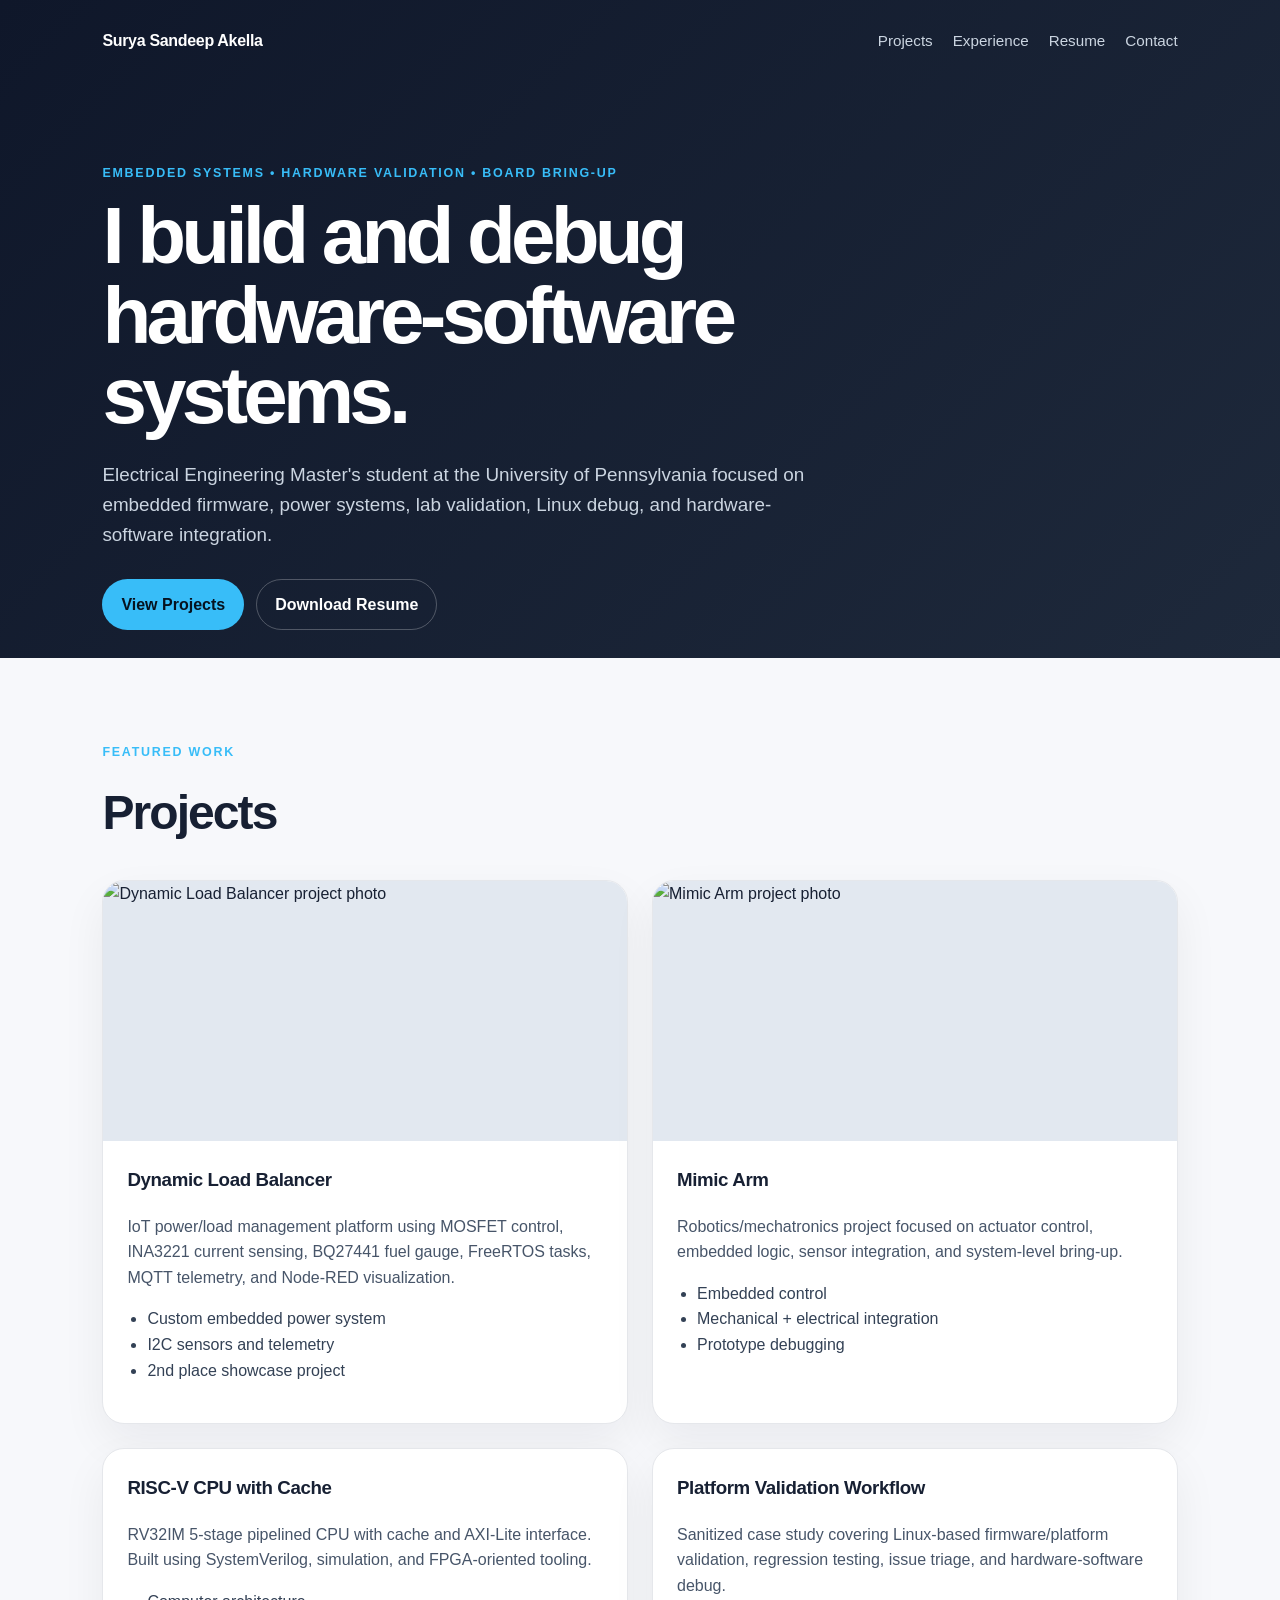
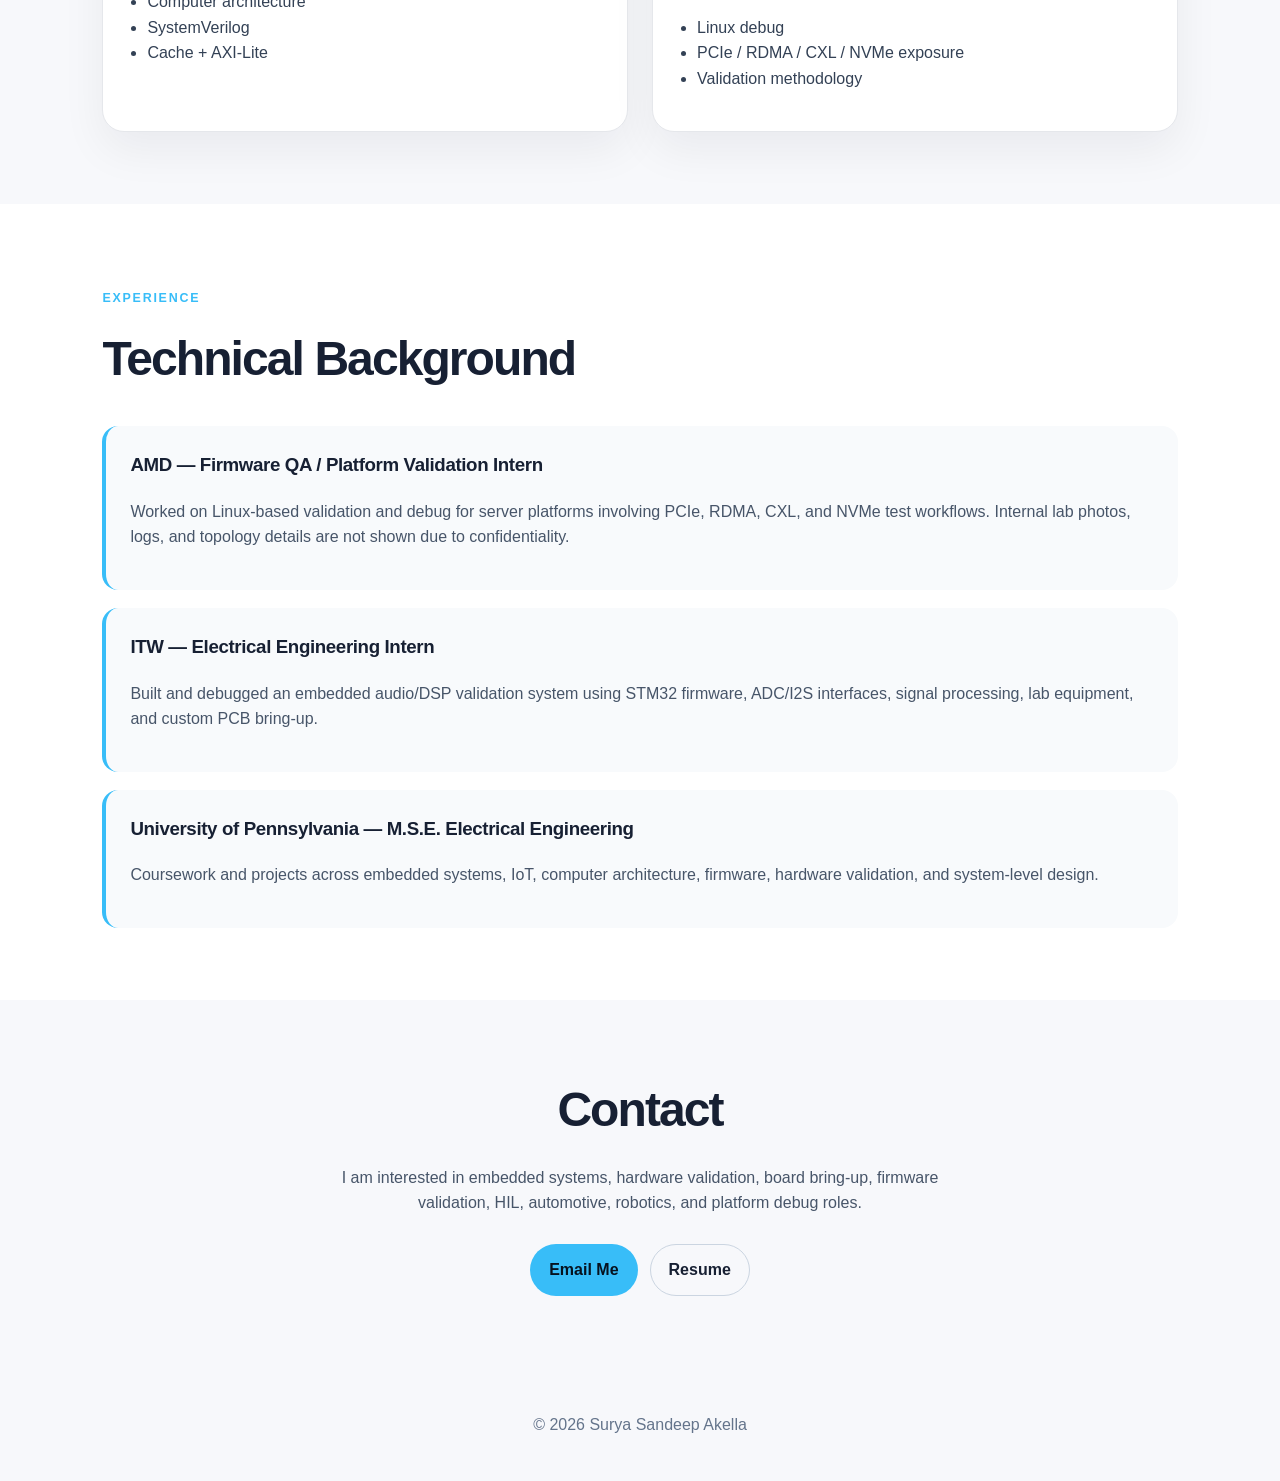
==== index.html @ b605536d "Add files via upload" ====
<!DOCTYPE html>
<html lang="en">
<head>
  <meta charset="UTF-8" />
  <meta name="viewport" content="width=device-width, initial-scale=1.0" />
  <title>Surya Sandeep Akella | Embedded Systems & Hardware Validation</title>
  <link rel="stylesheet" href="style.css" />
</head>
<body>
  <header class="hero">
    <nav>
      <div class="logo">Surya Sandeep Akella</div>
      <div class="nav-links">
        <a href="#projects">Projects</a>
        <a href="#experience">Experience</a>
        <a href="resume.pdf" target="_blank">Resume</a>
        <a href="mailto:surya05@seas.upenn.edu">Contact</a>
      </div>
    </nav>

    <section class="hero-content">
      <p class="eyebrow">Embedded Systems • Hardware Validation • Board Bring-up</p>
      <h1>I build and debug hardware-software systems.</h1>
      <p class="subtitle">
        Electrical Engineering Master's student at the University of Pennsylvania focused on
        embedded firmware, power systems, lab validation, Linux debug, and hardware-software integration.
      </p>
      <div class="buttons">
        <a class="button primary" href="#projects">View Projects</a>
        <a class="button secondary" href="resume.pdf" target="_blank">Download Resume</a>
      </div>
    </section>
  </header>

  <main>
    <section id="projects" class="section">
      <div class="section-header">
        <p class="eyebrow">Featured Work</p>
        <h2>Projects</h2>
      </div>

      <div class="grid">
        <article class="card">
          <img src="images/dynamic-load-balancer-1.jpg" alt="Dynamic Load Balancer project photo" />
          <div class="card-body">
            <h3>Dynamic Load Balancer</h3>
            <p>
              IoT power/load management platform using MOSFET control, INA3221 current sensing,
              BQ27441 fuel gauge, FreeRTOS tasks, MQTT telemetry, and Node-RED visualization.
            </p>
            <ul>
              <li>Custom embedded power system</li>
              <li>I2C sensors and telemetry</li>
              <li>2nd place showcase project</li>
            </ul>
          </div>
        </article>

        <article class="card">
          <img src="images/mimic-arm-1.jpg" alt="Mimic Arm project photo" />
          <div class="card-body">
            <h3>Mimic Arm</h3>
            <p>
              Robotics/mechatronics project focused on actuator control, embedded logic,
              sensor integration, and system-level bring-up.
            </p>
            <ul>
              <li>Embedded control</li>
              <li>Mechanical + electrical integration</li>
              <li>Prototype debugging</li>
            </ul>
          </div>
        </article>

        <article class="card text-only">
          <div class="card-body">
            <h3>RISC-V CPU with Cache</h3>
            <p>
              RV32IM 5-stage pipelined CPU with cache and AXI-Lite interface.
              Built using SystemVerilog, simulation, and FPGA-oriented tooling.
            </p>
            <ul>
              <li>Computer architecture</li>
              <li>SystemVerilog</li>
              <li>Cache + AXI-Lite</li>
            </ul>
          </div>
        </article>

        <article class="card text-only">
          <div class="card-body">
            <h3>Platform Validation Workflow</h3>
            <p>
              Sanitized case study covering Linux-based firmware/platform validation,
              regression testing, issue triage, and hardware-software debug.
            </p>
            <ul>
              <li>Linux debug</li>
              <li>PCIe / RDMA / CXL / NVMe exposure</li>
              <li>Validation methodology</li>
            </ul>
          </div>
        </article>
      </div>
    </section>

    <section id="experience" class="section alt">
      <div class="section-header">
        <p class="eyebrow">Experience</p>
        <h2>Technical Background</h2>
      </div>

      <div class="timeline">
        <div class="timeline-item">
          <h3>AMD — Firmware QA / Platform Validation Intern</h3>
          <p>
            Worked on Linux-based validation and debug for server platforms involving PCIe,
            RDMA, CXL, and NVMe test workflows. Internal lab photos, logs, and topology details
            are not shown due to confidentiality.
          </p>
        </div>

        <div class="timeline-item">
          <h3>ITW — Electrical Engineering Intern</h3>
          <p>
            Built and debugged an embedded audio/DSP validation system using STM32 firmware,
            ADC/I2S interfaces, signal processing, lab equipment, and custom PCB bring-up.
          </p>
        </div>

        <div class="timeline-item">
          <h3>University of Pennsylvania — M.S.E. Electrical Engineering</h3>
          <p>
            Coursework and projects across embedded systems, IoT, computer architecture,
            firmware, hardware validation, and system-level design.
          </p>
        </div>
      </div>
    </section>

    <section class="section contact">
      <h2>Contact</h2>
      <p>
        I am interested in embedded systems, hardware validation, board bring-up,
        firmware validation, HIL, automotive, robotics, and platform debug roles.
      </p>
      <div class="buttons">
        <a class="button primary" href="mailto:surya05@seas.upenn.edu">Email Me</a>
        <a class="button secondary" href="resume.pdf" target="_blank">Resume</a>
      </div>
    </section>
  </main>

  <footer>
    <p>© 2026 Surya Sandeep Akella</p>
  </footer>
</body>
</html>
---- style.css ----
* {
  box-sizing: border-box;
}

body {
  margin: 0;
  font-family: Arial, Helvetica, sans-serif;
  color: #172033;
  background: #f7f8fb;
  line-height: 1.6;
}

a {
  color: inherit;
  text-decoration: none;
}

.hero {
  min-height: 72vh;
  padding: 28px 8%;
  background: linear-gradient(135deg, #0f172a, #1e293b);
  color: white;
}

nav {
  display: flex;
  align-items: center;
  justify-content: space-between;
  gap: 24px;
}

.logo {
  font-weight: 700;
  letter-spacing: -0.02em;
}

.nav-links {
  display: flex;
  gap: 20px;
  font-size: 0.95rem;
  color: #cbd5e1;
}

.nav-links a:hover {
  color: white;
}

.hero-content {
  max-width: 850px;
  margin-top: 110px;
}

.eyebrow {
  text-transform: uppercase;
  letter-spacing: 0.14em;
  color: #38bdf8;
  font-size: 0.78rem;
  font-weight: 700;
}

h1 {
  font-size: clamp(2.4rem, 7vw, 5rem);
  line-height: 1;
  letter-spacing: -0.06em;
  margin: 12px 0 24px;
}

h2 {
  font-size: clamp(2rem, 4vw, 3rem);
  margin: 0;
  letter-spacing: -0.04em;
}

h3 {
  margin-top: 0;
  letter-spacing: -0.02em;
}

.subtitle {
  max-width: 720px;
  color: #cbd5e1;
  font-size: 1.18rem;
}

.buttons {
  display: flex;
  flex-wrap: wrap;
  gap: 12px;
  margin-top: 28px;
}

.button {
  display: inline-block;
  padding: 12px 18px;
  border-radius: 999px;
  font-weight: 700;
  border: 1px solid transparent;
}

.primary {
  background: #38bdf8;
  color: #06121f;
}

.secondary {
  border-color: rgba(255, 255, 255, 0.25);
  color: inherit;
}

.section {
  padding: 72px 8%;
}

.section-header {
  margin-bottom: 28px;
}

.grid {
  display: grid;
  grid-template-columns: repeat(2, minmax(0, 1fr));
  gap: 24px;
}

.card {
  background: white;
  border: 1px solid #e5e7eb;
  border-radius: 22px;
  overflow: hidden;
  box-shadow: 0 18px 45px rgba(15, 23, 42, 0.06);
}

.card img {
  width: 100%;
  height: 260px;
  object-fit: cover;
  display: block;
  background: #e2e8f0;
}

.card-body {
  padding: 24px;
}

.card p,
.timeline-item p,
.contact p {
  color: #475569;
}

ul {
  padding-left: 20px;
  color: #334155;
}

.text-only {
  min-height: 280px;
}

.alt {
  background: white;
}

.timeline {
  display: grid;
  gap: 18px;
}

.timeline-item {
  padding: 24px;
  border-left: 4px solid #38bdf8;
  background: #f8fafc;
  border-radius: 16px;
}

.contact {
  text-align: center;
  max-width: 850px;
  margin: auto;
}

.contact .buttons {
  justify-content: center;
}

.contact .secondary {
  border-color: #cbd5e1;
}

footer {
  padding: 28px 8%;
  text-align: center;
  color: #64748b;
}

@media (max-width: 800px) {
  nav {
    align-items: flex-start;
    flex-direction: column;
  }

  .nav-links {
    flex-wrap: wrap;
  }

  .hero-content {
    margin-top: 70px;
  }

  .grid {
    grid-template-columns: 1fr;
  }
}
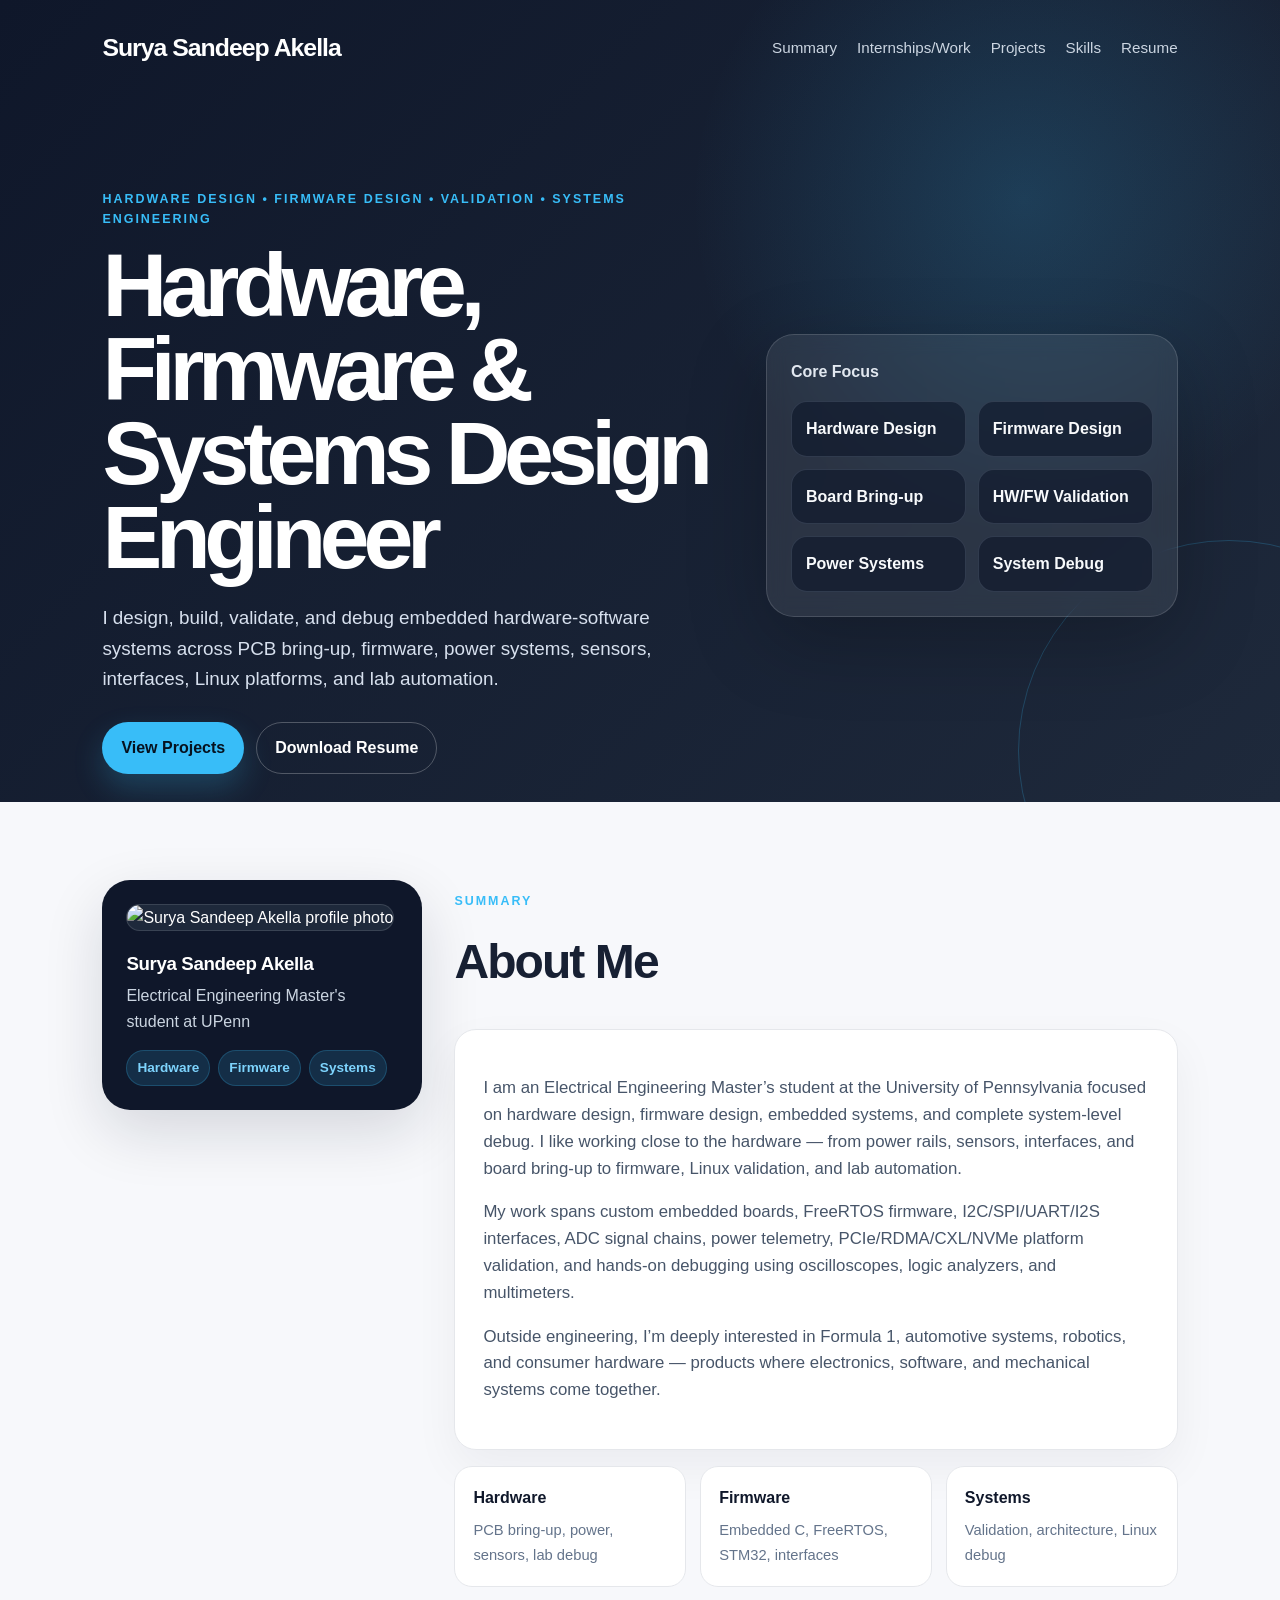
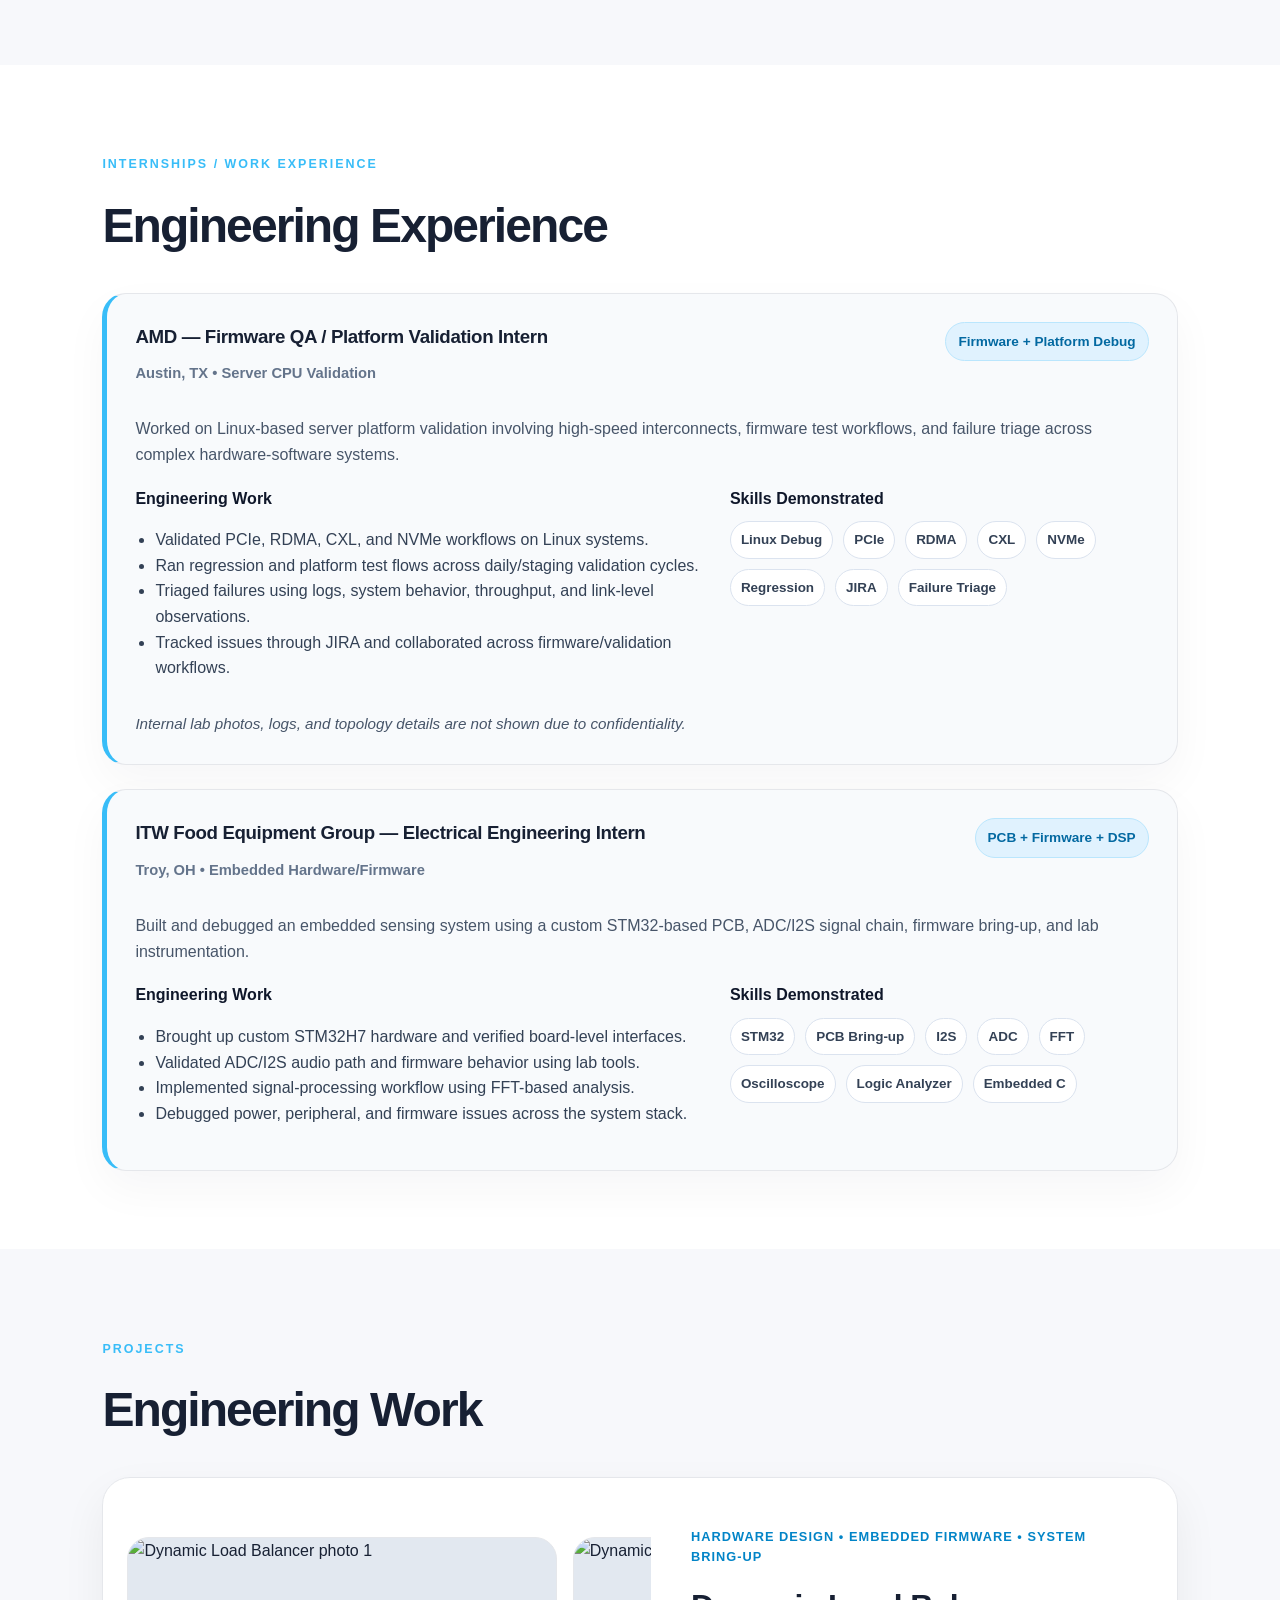
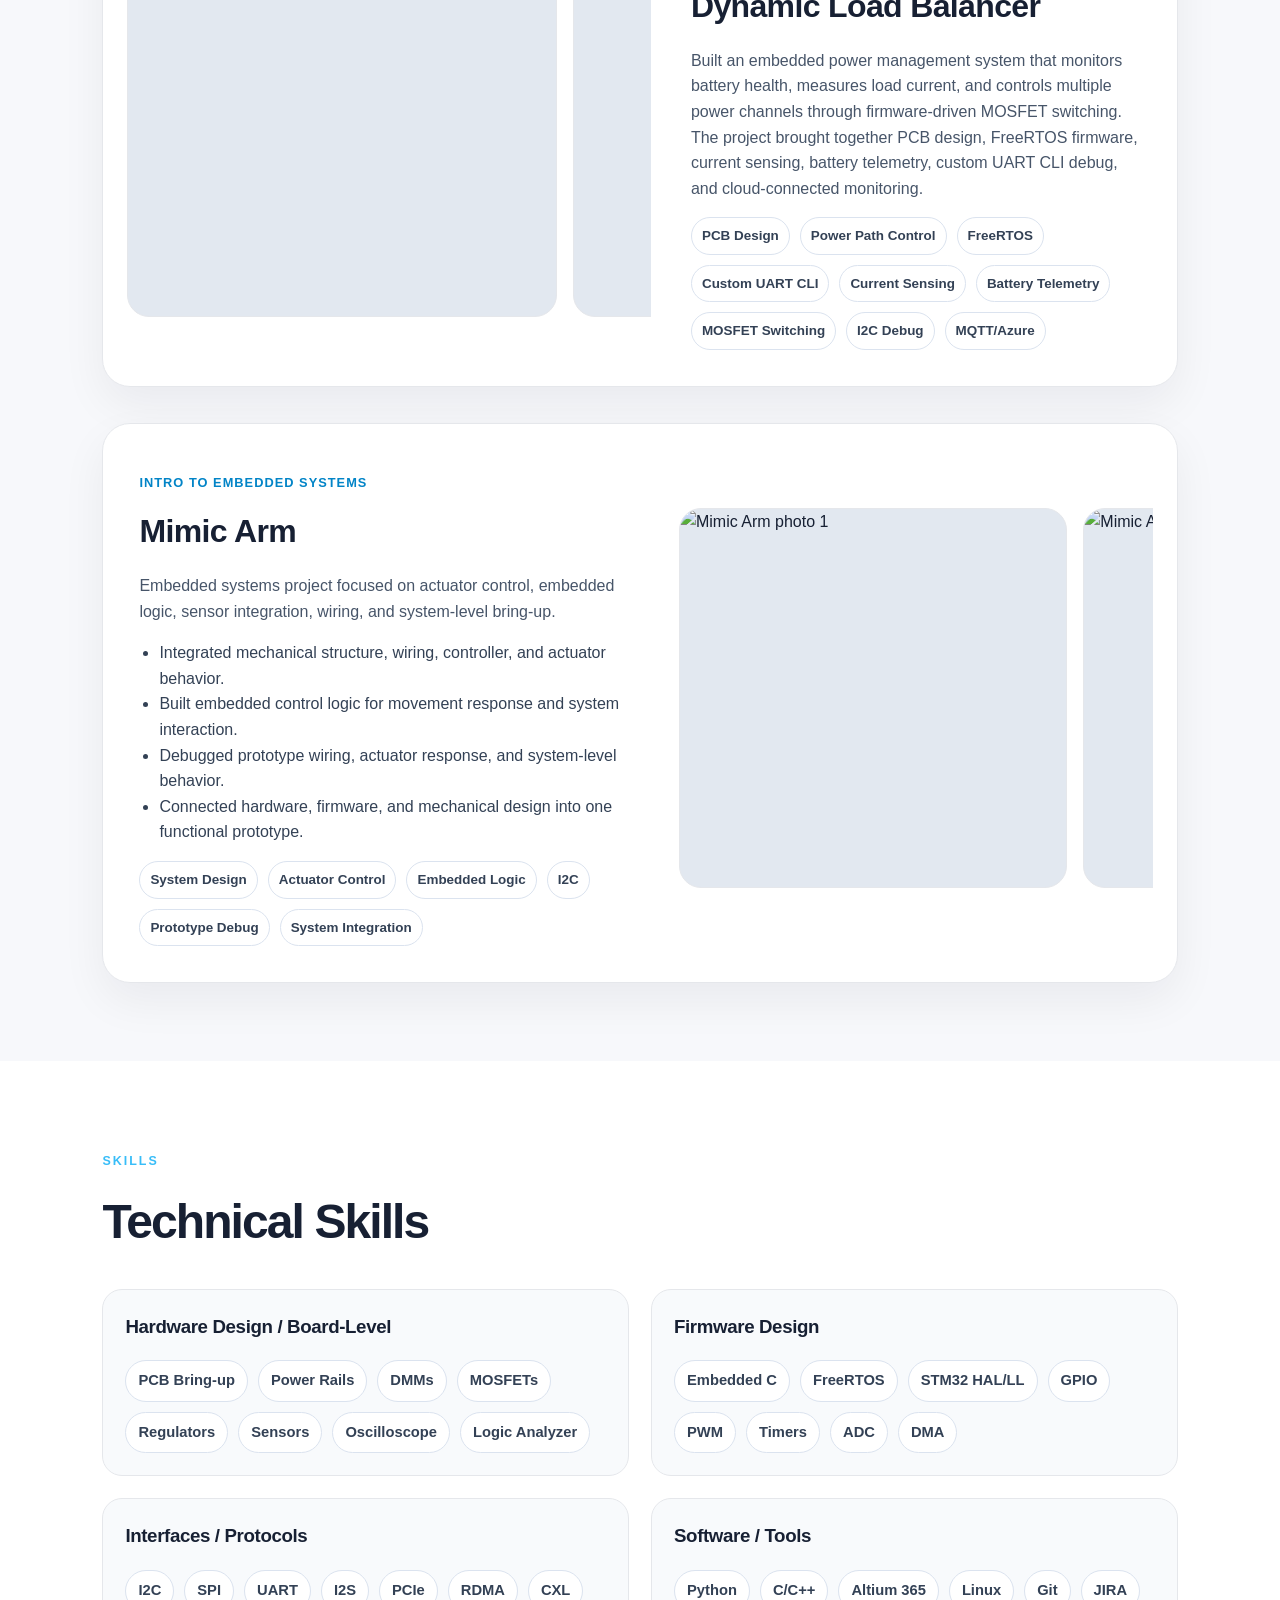
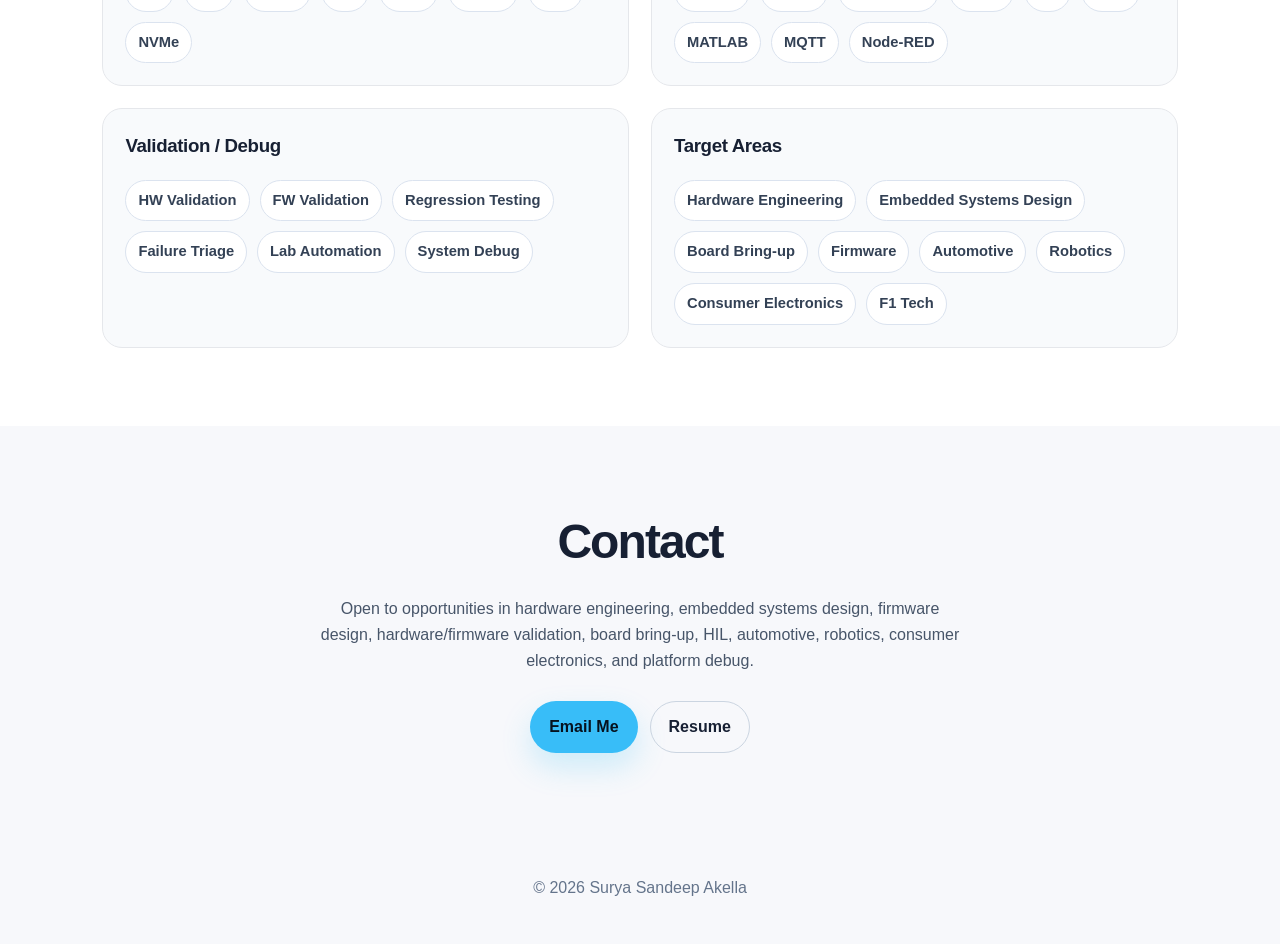
==== commit ef2a944b: "Add files via upload" ====
--- a/index.html
+++ b/index.html
@@ -3,7 +3,7 @@
 <head>
   <meta charset="UTF-8" />
   <meta name="viewport" content="width=device-width, initial-scale=1.0" />
-  <title>Surya Sandeep Akella | Embedded Systems & Hardware Validation</title>
+  <title>Surya Sandeep Akella | Hardware, Firmware & Systems Design</title>
   <link rel="stylesheet" href="style.css" />
 </head>
 <body>
@@ -11,148 +11,255 @@
     <nav>
       <div class="logo">Surya Sandeep Akella</div>
       <div class="nav-links">
+        <a href="#summary">Summary</a>
+        <a href="#experience">Internships/Work</a>
         <a href="#projects">Projects</a>
-        <a href="#experience">Experience</a>
+        <a href="#skills">Skills</a>
         <a href="resume.pdf" target="_blank">Resume</a>
-        <a href="mailto:surya05@seas.upenn.edu">Contact</a>
       </div>
     </nav>
 
     <section class="hero-content">
-      <p class="eyebrow">Embedded Systems • Hardware Validation • Board Bring-up</p>
-      <h1>I build and debug hardware-software systems.</h1>
-      <p class="subtitle">
-        Electrical Engineering Master's student at the University of Pennsylvania focused on
-        embedded firmware, power systems, lab validation, Linux debug, and hardware-software integration.
-      </p>
-      <div class="buttons">
-        <a class="button primary" href="#projects">View Projects</a>
-        <a class="button secondary" href="resume.pdf" target="_blank">Download Resume</a>
+      <div class="hero-text reveal">
+        <p class="eyebrow">Hardware Design • Firmware Design • Validation • Systems Engineering</p>
+        <h1>Hardware, Firmware & Systems Design Engineer</h1>
+        <p class="subtitle">
+          I design, build, validate, and debug embedded hardware-software systems across
+          PCB bring-up, firmware, power systems, sensors, interfaces, Linux platforms,
+          and lab automation.
+        </p>
+        <div class="buttons">
+          <a class="button primary" href="#projects">View Projects</a>
+          <a class="button secondary" href="resume.pdf" target="_blank">Download Resume</a>
+        </div>
+      </div>
+
+      <div class="hero-panel reveal delay-1">
+        <div class="panel-title">Core Focus</div>
+        <div class="focus-grid">
+          <span>Hardware Design</span><span>Firmware Design</span><span>Board Bring-up</span>
+          <span>HW/FW Validation</span><span>Power Systems</span><span>System Debug</span>
+        </div>
       </div>
     </section>
   </header>
 
   <main>
+    <section id="summary" class="section summary-section">
+      <div class="summary-layout">
+        <div class="profile-card reveal">
+          <img src="images/profile.jpg" alt="Surya Sandeep Akella profile photo" />
+          <h3>Surya Sandeep Akella</h3>
+          <p>Electrical Engineering Master's student at UPenn</p>
+          <div class="mini-tags">
+            <span>Hardware</span><span>Firmware</span><span>Systems</span>
+          </div>
+        </div>
+
+        <div class="summary-content reveal delay-1">
+          <div class="section-header">
+            <p class="eyebrow">Summary</p>
+            <h2>About Me</h2>
+          </div>
+          <div class="summary-box">
+            <p>
+              I am an Electrical Engineering Master’s student at the University of Pennsylvania focused on
+              hardware design, firmware design, embedded systems, and complete system-level debug. I like
+              working close to the hardware — from power rails, sensors, interfaces, and board bring-up to
+              firmware, Linux validation, and lab automation.
+            </p>
+            <p>
+              My work spans custom embedded boards, FreeRTOS firmware, I2C/SPI/UART/I2S interfaces,
+              ADC signal chains, power telemetry, PCIe/RDMA/CXL/NVMe platform validation, and hands-on
+              debugging using oscilloscopes, logic analyzers, and multimeters.
+            </p>
+            <p>
+              Outside engineering, I’m deeply interested in Formula 1, automotive systems, robotics, and
+              consumer hardware — products where electronics, software, and mechanical systems come together.
+            </p>
+          </div>
+
+          <div class="quick-stats">
+            <div><strong>Hardware</strong><span>PCB bring-up, power, sensors, lab debug</span></div>
+            <div><strong>Firmware</strong><span>Embedded C, FreeRTOS, STM32, interfaces</span></div>
+            <div><strong>Systems</strong><span>Validation, architecture, Linux debug</span></div>
+          </div>
+        </div>
+      </div>
+    </section>
+
+    <section id="experience" class="section alt">
+      <div class="section-header reveal">
+        <p class="eyebrow">Internships / Work Experience</p>
+        <h2>Engineering Experience</h2>
+      </div>
+
+      <div class="experience-grid">
+        <article class="experience-card reveal">
+          <div class="experience-top">
+            <div>
+              <h3>AMD — Firmware QA / Platform Validation Intern</h3>
+              <p class="meta">Austin, TX • Server CPU Validation</p>
+            </div>
+            <span class="badge">Firmware + Platform Debug</span>
+          </div>
+          <p>
+            Worked on Linux-based server platform validation involving high-speed interconnects,
+            firmware test workflows, and failure triage across complex hardware-software systems.
+          </p>
+          <div class="work-columns">
+            <div>
+              <h4>Engineering Work</h4>
+              <ul>
+                <li>Validated PCIe, RDMA, CXL, and NVMe workflows on Linux systems.</li>
+                <li>Ran regression and platform test flows across daily/staging validation cycles.</li>
+                <li>Triaged failures using logs, system behavior, throughput, and link-level observations.</li>
+                <li>Tracked issues through JIRA and collaborated across firmware/validation workflows.</li>
+              </ul>
+            </div>
+            <div>
+              <h4>Skills Demonstrated</h4>
+              <div class="chips compact">
+                <span>Linux Debug</span><span>PCIe</span><span>RDMA</span><span>CXL</span>
+                <span>NVMe</span><span>Regression</span><span>JIRA</span><span>Failure Triage</span>
+              </div>
+            </div>
+          </div>
+          <p class="confidential">Internal lab photos, logs, and topology details are not shown due to confidentiality.</p>
+        </article>
+
+        <article class="experience-card reveal">
+          <div class="experience-top">
+            <div>
+              <h3>ITW Food Equipment Group — Electrical Engineering Intern</h3>
+              <p class="meta">Troy, OH • Embedded Hardware/Firmware</p>
+            </div>
+            <span class="badge">PCB + Firmware + DSP</span>
+          </div>
+          <p>
+            Built and debugged an embedded sensing system using a custom STM32-based PCB,
+            ADC/I2S signal chain, firmware bring-up, and lab instrumentation.
+          </p>
+          <div class="work-columns">
+            <div>
+              <h4>Engineering Work</h4>
+              <ul>
+                <li>Brought up custom STM32H7 hardware and verified board-level interfaces.</li>
+                <li>Validated ADC/I2S audio path and firmware behavior using lab tools.</li>
+                <li>Implemented signal-processing workflow using FFT-based analysis.</li>
+                <li>Debugged power, peripheral, and firmware issues across the system stack.</li>
+              </ul>
+            </div>
+            <div>
+              <h4>Skills Demonstrated</h4>
+              <div class="chips compact">
+                <span>STM32</span><span>PCB Bring-up</span><span>I2S</span><span>ADC</span>
+                <span>FFT</span><span>Oscilloscope</span><span>Logic Analyzer</span><span>Embedded C</span>
+              </div>
+            </div>
+          </div>
+        </article>
+
+        
+      </div>
+    </section>
+
     <section id="projects" class="section">
-      <div class="section-header">
-        <p class="eyebrow">Featured Work</p>
-        <h2>Projects</h2>
-      </div>
-
-      <div class="grid">
-        <article class="card">
-          <img src="images/dynamic-load-balancer-1.jpg" alt="Dynamic Load Balancer project photo" />
-          <div class="card-body">
-            <h3>Dynamic Load Balancer</h3>
-            <p>
-              IoT power/load management platform using MOSFET control, INA3221 current sensing,
-              BQ27441 fuel gauge, FreeRTOS tasks, MQTT telemetry, and Node-RED visualization.
+      <div class="section-header reveal">
+        <p class="eyebrow">Projects</p>
+        <h2>Engineering Work</h2>
+      </div>
+
+      <div class="project-list">
+        <article class="project-feature reveal">
+          <div class="image-scroll">
+            <img src="images/dynamic-load-balancer-1.jpeg" alt="Dynamic Load Balancer photo 1" />
+            <img src="images/dynamic-load-balancer-2.png" alt="Dynamic Load Balancer photo 2" />
+            <img src="images/dynamic-load-balancer-3.png" alt="Dynamic Load Balancer photo 3" />
+          </div>
+ <div class="project-info">
+  <p class="project-label">Hardware Design • Embedded Firmware • System Bring-up</p>
+  <h3>Dynamic Load Balancer</h3>
+
+  <p>
+    Built an embedded power management system that monitors battery health, measures load current,
+    and controls multiple power channels through firmware-driven MOSFET switching. The project brought
+    together PCB design, FreeRTOS firmware, current sensing, battery telemetry, custom UART CLI debug,
+    and cloud-connected monitoring.
+  </p>
+
+  <div class="chips compact">
+    <span>PCB Design</span>
+    <span>Power Path Control</span>
+    <span>FreeRTOS</span>
+    <span>Custom UART CLI</span>
+    <span>Current Sensing</span>
+    <span>Battery Telemetry</span>
+    <span>MOSFET Switching</span>
+    <span>I2C Debug</span>
+    <span>MQTT/Azure</span>
+  </div>
+</div>
+        </article>
+
+        <article class="project-feature reverse reveal">
+          <div class="image-scroll">
+            <img src="images/mimic-arm-1.jpg" alt="Mimic Arm photo 1" />
+            <img src="images/mimic-arm-2.jpg" alt="Mimic Arm photo 2" />
+            <img src="images/mimic-arm-3.jpg" alt="Mimic Arm photo 3" />
+          </div>
+          <div class="project-info">
+            <p class="project-label">Intro to Embedded systems</p>
+            <h3>Mimic Arm</h3>
+            <p>
+              Embedded systems project focused on actuator control, embedded logic,
+              sensor integration, wiring, and system-level bring-up.
             </p>
             <ul>
-              <li>Custom embedded power system</li>
-              <li>I2C sensors and telemetry</li>
-              <li>2nd place showcase project</li>
+              <li>Integrated mechanical structure, wiring, controller, and actuator behavior.</li>
+              <li>Built embedded control logic for movement response and system interaction.</li>
+              <li>Debugged prototype wiring, actuator response, and system-level behavior.</li>
+              <li>Connected hardware, firmware, and mechanical design into one functional prototype.</li>
             </ul>
-          </div>
-        </article>
-
-        <article class="card">
-          <img src="images/mimic-arm-1.jpg" alt="Mimic Arm project photo" />
-          <div class="card-body">
-            <h3>Mimic Arm</h3>
-            <p>
-              Robotics/mechatronics project focused on actuator control, embedded logic,
-              sensor integration, and system-level bring-up.
-            </p>
-            <ul>
-              <li>Embedded control</li>
-              <li>Mechanical + electrical integration</li>
-              <li>Prototype debugging</li>
-            </ul>
-          </div>
-        </article>
-
-        <article class="card text-only">
-          <div class="card-body">
-            <h3>RISC-V CPU with Cache</h3>
-            <p>
-              RV32IM 5-stage pipelined CPU with cache and AXI-Lite interface.
-              Built using SystemVerilog, simulation, and FPGA-oriented tooling.
-            </p>
-            <ul>
-              <li>Computer architecture</li>
-              <li>SystemVerilog</li>
-              <li>Cache + AXI-Lite</li>
-            </ul>
-          </div>
-        </article>
-
-        <article class="card text-only">
-          <div class="card-body">
-            <h3>Platform Validation Workflow</h3>
-            <p>
-              Sanitized case study covering Linux-based firmware/platform validation,
-              regression testing, issue triage, and hardware-software debug.
-            </p>
-            <ul>
-              <li>Linux debug</li>
-              <li>PCIe / RDMA / CXL / NVMe exposure</li>
-              <li>Validation methodology</li>
-            </ul>
-          </div>
-        </article>
-      </div>
-    </section>
-
-    <section id="experience" class="section alt">
-      <div class="section-header">
-        <p class="eyebrow">Experience</p>
-        <h2>Technical Background</h2>
-      </div>
-
-      <div class="timeline">
-        <div class="timeline-item">
-          <h3>AMD — Firmware QA / Platform Validation Intern</h3>
-          <p>
-            Worked on Linux-based validation and debug for server platforms involving PCIe,
-            RDMA, CXL, and NVMe test workflows. Internal lab photos, logs, and topology details
-            are not shown due to confidentiality.
-          </p>
-        </div>
-
-        <div class="timeline-item">
-          <h3>ITW — Electrical Engineering Intern</h3>
-          <p>
-            Built and debugged an embedded audio/DSP validation system using STM32 firmware,
-            ADC/I2S interfaces, signal processing, lab equipment, and custom PCB bring-up.
-          </p>
-        </div>
-
-        <div class="timeline-item">
-          <h3>University of Pennsylvania — M.S.E. Electrical Engineering</h3>
-          <p>
-            Coursework and projects across embedded systems, IoT, computer architecture,
-            firmware, hardware validation, and system-level design.
-          </p>
-        </div>
+            <div class="chips compact">
+              <span>System Design</span><span>Actuator Control</span><span>Embedded Logic</span>
+              <span>I2C</span><span>Prototype Debug</span><span>System Integration</span>
+            </div>
+          </div>
+        </article>
+      </div>
+    </section>
+
+    <section id="skills" class="section alt">
+      <div class="section-header reveal">
+        <p class="eyebrow">Skills</p>
+        <h2>Technical Skills</h2>
+      </div>
+
+      <div class="skills-grid">
+        <div class="skill-group reveal"><h3>Hardware Design / Board-Level</h3><div class="chips"><span>PCB Bring-up</span><span>Power Rails</span><span>DMMs</span><span>MOSFETs</span><span>Regulators</span><span>Sensors</span><span>Oscilloscope</span><span>Logic Analyzer</span></div></div>
+        <div class="skill-group reveal"><h3>Firmware Design</h3><div class="chips"><span>Embedded C</span><span>FreeRTOS</span><span>STM32 HAL/LL</span><span>GPIO</span><span>PWM</span><span>Timers</span><span>ADC</span><span>DMA</span></div></div>
+        <div class="skill-group reveal"><h3>Interfaces / Protocols</h3><div class="chips"><span>I2C</span><span>SPI</span><span>UART</span><span>I2S</span><span>PCIe</span><span>RDMA</span><span>CXL</span><span>NVMe</span></div></div>
+        <div class="skill-group reveal"><h3>Software / Tools</h3><div class="chips"><span>Python</span><span>C/C++</span><span>Altium 365</span><span>Linux</span><span>Git</span><span>JIRA</span><span>MATLAB</span><span>MQTT</span><span>Node-RED</span></div></div>
+        <div class="skill-group reveal"><h3>Validation / Debug</h3><div class="chips"><span>HW Validation</span><span>FW Validation</span><span>Regression Testing</span><span>Failure Triage</span><span>Lab Automation</span><span>System Debug</span></div></div>
+        <div class="skill-group reveal"><h3>Target Areas</h3><div class="chips"><span>Hardware Engineering</span><span>Embedded Systems Design</span><span>Board Bring-up</span><span>Firmware</span><span>Automotive</span><span>Robotics</span><span>Consumer Electronics</span><span>F1 Tech</span></div></div>
       </div>
     </section>
 
     <section class="section contact">
       <h2>Contact</h2>
       <p>
-        I am interested in embedded systems, hardware validation, board bring-up,
-        firmware validation, HIL, automotive, robotics, and platform debug roles.
+        Open to opportunities in hardware engineering, embedded systems design, firmware design,
+        hardware/firmware validation, board bring-up, HIL, automotive, robotics, consumer electronics,
+        and platform debug.
       </p>
       <div class="buttons">
         <a class="button primary" href="mailto:surya05@seas.upenn.edu">Email Me</a>
-        <a class="button secondary" href="resume.pdf" target="_blank">Resume</a>
+        <a class="button secondary dark" href="resume.pdf" target="_blank">Resume</a>
       </div>
     </section>
   </main>
 
-  <footer>
-    <p>© 2026 Surya Sandeep Akella</p>
-  </footer>
+  <footer><p>© 2026 Surya Sandeep Akella</p></footer>
 </body>
 </html>
--- a/style.css
+++ b/style.css
@@ -1,212 +1 @@
-* {
-  box-sizing: border-box;
-}
-
-body {
-  margin: 0;
-  font-family: Arial, Helvetica, sans-serif;
-  color: #172033;
-  background: #f7f8fb;
-  line-height: 1.6;
-}
-
-a {
-  color: inherit;
-  text-decoration: none;
-}
-
-.hero {
-  min-height: 72vh;
-  padding: 28px 8%;
-  background: linear-gradient(135deg, #0f172a, #1e293b);
-  color: white;
-}
-
-nav {
-  display: flex;
-  align-items: center;
-  justify-content: space-between;
-  gap: 24px;
-}
-
-.logo {
-  font-weight: 700;
-  letter-spacing: -0.02em;
-}
-
-.nav-links {
-  display: flex;
-  gap: 20px;
-  font-size: 0.95rem;
-  color: #cbd5e1;
-}
-
-.nav-links a:hover {
-  color: white;
-}
-
-.hero-content {
-  max-width: 850px;
-  margin-top: 110px;
-}
-
-.eyebrow {
-  text-transform: uppercase;
-  letter-spacing: 0.14em;
-  color: #38bdf8;
-  font-size: 0.78rem;
-  font-weight: 700;
-}
-
-h1 {
-  font-size: clamp(2.4rem, 7vw, 5rem);
-  line-height: 1;
-  letter-spacing: -0.06em;
-  margin: 12px 0 24px;
-}
-
-h2 {
-  font-size: clamp(2rem, 4vw, 3rem);
-  margin: 0;
-  letter-spacing: -0.04em;
-}
-
-h3 {
-  margin-top: 0;
-  letter-spacing: -0.02em;
-}
-
-.subtitle {
-  max-width: 720px;
-  color: #cbd5e1;
-  font-size: 1.18rem;
-}
-
-.buttons {
-  display: flex;
-  flex-wrap: wrap;
-  gap: 12px;
-  margin-top: 28px;
-}
-
-.button {
-  display: inline-block;
-  padding: 12px 18px;
-  border-radius: 999px;
-  font-weight: 700;
-  border: 1px solid transparent;
-}
-
-.primary {
-  background: #38bdf8;
-  color: #06121f;
-}
-
-.secondary {
-  border-color: rgba(255, 255, 255, 0.25);
-  color: inherit;
-}
-
-.section {
-  padding: 72px 8%;
-}
-
-.section-header {
-  margin-bottom: 28px;
-}
-
-.grid {
-  display: grid;
-  grid-template-columns: repeat(2, minmax(0, 1fr));
-  gap: 24px;
-}
-
-.card {
-  background: white;
-  border: 1px solid #e5e7eb;
-  border-radius: 22px;
-  overflow: hidden;
-  box-shadow: 0 18px 45px rgba(15, 23, 42, 0.06);
-}
-
-.card img {
-  width: 100%;
-  height: 260px;
-  object-fit: cover;
-  display: block;
-  background: #e2e8f0;
-}
-
-.card-body {
-  padding: 24px;
-}
-
-.card p,
-.timeline-item p,
-.contact p {
-  color: #475569;
-}
-
-ul {
-  padding-left: 20px;
-  color: #334155;
-}
-
-.text-only {
-  min-height: 280px;
-}
-
-.alt {
-  background: white;
-}
-
-.timeline {
-  display: grid;
-  gap: 18px;
-}
-
-.timeline-item {
-  padding: 24px;
-  border-left: 4px solid #38bdf8;
-  background: #f8fafc;
-  border-radius: 16px;
-}
-
-.contact {
-  text-align: center;
-  max-width: 850px;
-  margin: auto;
-}
-
-.contact .buttons {
-  justify-content: center;
-}
-
-.contact .secondary {
-  border-color: #cbd5e1;
-}
-
-footer {
-  padding: 28px 8%;
-  text-align: center;
-  color: #64748b;
-}
-
-@media (max-width: 800px) {
-  nav {
-    align-items: flex-start;
-    flex-direction: column;
-  }
-
-  .nav-links {
-    flex-wrap: wrap;
-  }
-
-  .hero-content {
-    margin-top: 70px;
-  }
-
-  .grid {
-    grid-template-columns: 1fr;
-  }
-}
+*{box-sizing:border-box}html{scroll-behavior:smooth}body{margin:0;font-family:Arial,Helvetica,sans-serif;color:#172033;background:#f7f8fb;line-height:1.6}a{color:inherit;text-decoration:none}.hero{min-height:86vh;padding:28px 8%;background:radial-gradient(circle at 80% 25%,rgba(56,189,248,.18),transparent 28%),linear-gradient(135deg,#0f172a,#1e293b);color:white;position:relative;overflow:hidden}.hero::after{content:"";position:absolute;right:-160px;bottom:-160px;width:420px;height:420px;border:1px solid rgba(56,189,248,.22);border-radius:50%;animation:float 8s ease-in-out infinite}nav{display:flex;align-items:center;justify-content:space-between;gap:24px;position:relative;z-index:2}.logo{font-weight:900;font-size:1.55rem;letter-spacing:-.04em;white-space:nowrap}.nav-links{display:flex;gap:20px;font-size:.95rem;color:#cbd5e1;flex-wrap:wrap}.nav-links a:hover{color:white}.hero-content{display:grid;grid-template-columns:minmax(0,1.2fr) minmax(280px,.8fr);align-items:center;gap:46px;max-width:1280px;margin-top:110px;position:relative;z-index:2}.eyebrow{text-transform:uppercase;letter-spacing:.16em;color:#38bdf8;font-size:.78rem;font-weight:800}h1{font-size:clamp(3rem,7vw,6.1rem);line-height:.94;letter-spacing:-.07em;margin:12px 0 24px}h2{font-size:clamp(2rem,4vw,3rem);margin:0;letter-spacing:-.04em}h3{margin-top:0;letter-spacing:-.02em}h4{margin:0 0 10px;color:#0f172a}.subtitle{max-width:800px;color:#d7e0ee;font-size:1.18rem}.buttons{display:flex;flex-wrap:wrap;gap:12px;margin-top:28px}.button{display:inline-block;padding:12px 18px;border-radius:999px;font-weight:800;border:1px solid transparent;transition:transform .2s ease,box-shadow .2s ease}.button:hover{transform:translateY(-2px)}.primary{background:#38bdf8;color:#06121f;box-shadow:0 14px 30px rgba(56,189,248,.22)}.secondary{border-color:rgba(255,255,255,.25);color:inherit}.secondary.dark{border-color:#cbd5e1;color:#172033}.hero-panel{background:rgba(255,255,255,.08);border:1px solid rgba(255,255,255,.14);border-radius:28px;padding:24px;backdrop-filter:blur(10px);box-shadow:0 24px 80px rgba(0,0,0,.22)}.panel-title{font-weight:900;margin-bottom:16px;color:#e2e8f0}.focus-grid{display:grid;grid-template-columns:1fr 1fr;gap:12px}.focus-grid span{background:rgba(15,23,42,.65);border:1px solid rgba(148,163,184,.2);border-radius:16px;padding:14px;color:#f8fafc;font-weight:800}.section{padding:78px 8%}.section-header{margin-bottom:28px}.summary-layout{display:grid;grid-template-columns:320px minmax(0,1fr);gap:32px;align-items:start}.profile-card{background:#0f172a;color:white;border-radius:28px;padding:24px;box-shadow:0 22px 60px rgba(15,23,42,.14);position:sticky;top:24px}.profile-card img{width:100%;aspect-ratio:1;object-fit:cover;border-radius:22px;background:#1e293b;border:1px solid rgba(255,255,255,.12)}.profile-card h3{margin:18px 0 4px}.profile-card p{margin:0;color:#cbd5e1}.mini-tags{display:flex;flex-wrap:wrap;gap:8px;margin-top:16px}.mini-tags span{background:rgba(56,189,248,.14);color:#7dd3fc;border:1px solid rgba(56,189,248,.22);padding:6px 10px;border-radius:999px;font-size:.85rem;font-weight:800}.summary-box{background:white;border:1px solid #e5e7eb;border-radius:22px;padding:28px;box-shadow:0 18px 45px rgba(15,23,42,.05)}.summary-box p{color:#475569;font-size:1.05rem}.quick-stats{display:grid;grid-template-columns:repeat(3,1fr);gap:14px;margin-top:16px}.quick-stats div{background:white;border:1px solid #e5e7eb;border-radius:18px;padding:18px}.quick-stats strong{display:block;color:#0f172a;margin-bottom:6px}.quick-stats span{color:#64748b;font-size:.92rem}.alt{background:white}.experience-grid{display:grid;gap:24px}.experience-card{background:#f8fafc;border:1px solid #e5e7eb;border-left:5px solid #38bdf8;border-radius:24px;padding:28px;box-shadow:0 18px 45px rgba(15,23,42,.04);transition:transform .2s ease,box-shadow .2s ease}.experience-top{display:flex;align-items:flex-start;justify-content:space-between;gap:20px;margin-bottom:14px}.badge{display:inline-block;background:#e0f2fe;color:#0369a1;border:1px solid #bae6fd;border-radius:999px;padding:8px 12px;font-size:.85rem;font-weight:900;white-space:nowrap}.work-columns{display:grid;grid-template-columns:1.15fr .85fr;gap:28px;margin-top:18px}.experience-card p,.project-info p,.contact p{color:#475569}.meta{margin-top:-8px;color:#64748b!important;font-weight:800;font-size:.92rem}.confidential{font-style:italic;font-size:.95rem;margin-bottom:0}.project-list{display:grid;gap:36px}.project-feature{display:grid;grid-template-columns:1.05fr .95fr;gap:28px;background:white;border:1px solid #e5e7eb;border-radius:28px;padding:24px;box-shadow:0 18px 45px rgba(15,23,42,.06);align-items:center}.project-feature.reverse .image-scroll{order:2}.image-scroll{display:flex;gap:16px;overflow-x:auto;scroll-snap-type:x mandatory;padding:0 0 10px}.image-scroll img{min-width:82%;height:380px;object-fit:cover;border-radius:22px;background:#e2e8f0;scroll-snap-align:start;border:1px solid #e5e7eb}.image-scroll::-webkit-scrollbar{height:10px}.image-scroll::-webkit-scrollbar-track{background:#e2e8f0;border-radius:999px}.image-scroll::-webkit-scrollbar-thumb{background:#38bdf8;border-radius:999px}.project-info{padding:12px}.project-info h3{font-size:2rem;margin-bottom:10px}.project-label{color:#0284c7!important;font-weight:900;letter-spacing:.08em;text-transform:uppercase;font-size:.8rem}ul{padding-left:20px;color:#334155}.skills-grid{display:grid;grid-template-columns:repeat(2,minmax(0,1fr));gap:22px}.skill-group{background:#f8fafc;border:1px solid #e5e7eb;border-radius:20px;padding:22px;transition:transform .2s ease,box-shadow .2s ease}.experience-card:hover,.project-feature:hover,.skill-group:hover{transform:translateY(-3px);box-shadow:0 22px 45px rgba(15,23,42,.08)}.chips{display:flex;flex-wrap:wrap;gap:10px}.chips span{background:white;border:1px solid #dbe3ef;color:#334155;border-radius:999px;padding:8px 12px;font-size:.92rem;font-weight:800}.chips.compact span{font-size:.84rem;padding:7px 10px}.contact{text-align:center;max-width:850px;margin:auto}.contact .buttons{justify-content:center}footer{padding:28px 8%;text-align:center;color:#64748b}.reveal{animation:riseIn .75s ease both}.delay-1{animation-delay:.15s}@keyframes riseIn{from{opacity:0;transform:translateY(18px)}to{opacity:1;transform:translateY(0)}}@keyframes float{0%,100%{transform:translateY(0)}50%{transform:translateY(-18px)}}@media(max-width:1000px){nav{align-items:flex-start;flex-direction:column}.hero-content,.summary-layout,.project-feature,.work-columns{grid-template-columns:1fr}.project-feature.reverse .image-scroll{order:0}.hero-content{margin-top:70px}.profile-card{position:static;max-width:360px}.skills-grid,.quick-stats{grid-template-columns:1fr}.experience-top{flex-direction:column}.image-scroll img{min-width:90%;height:300px}}
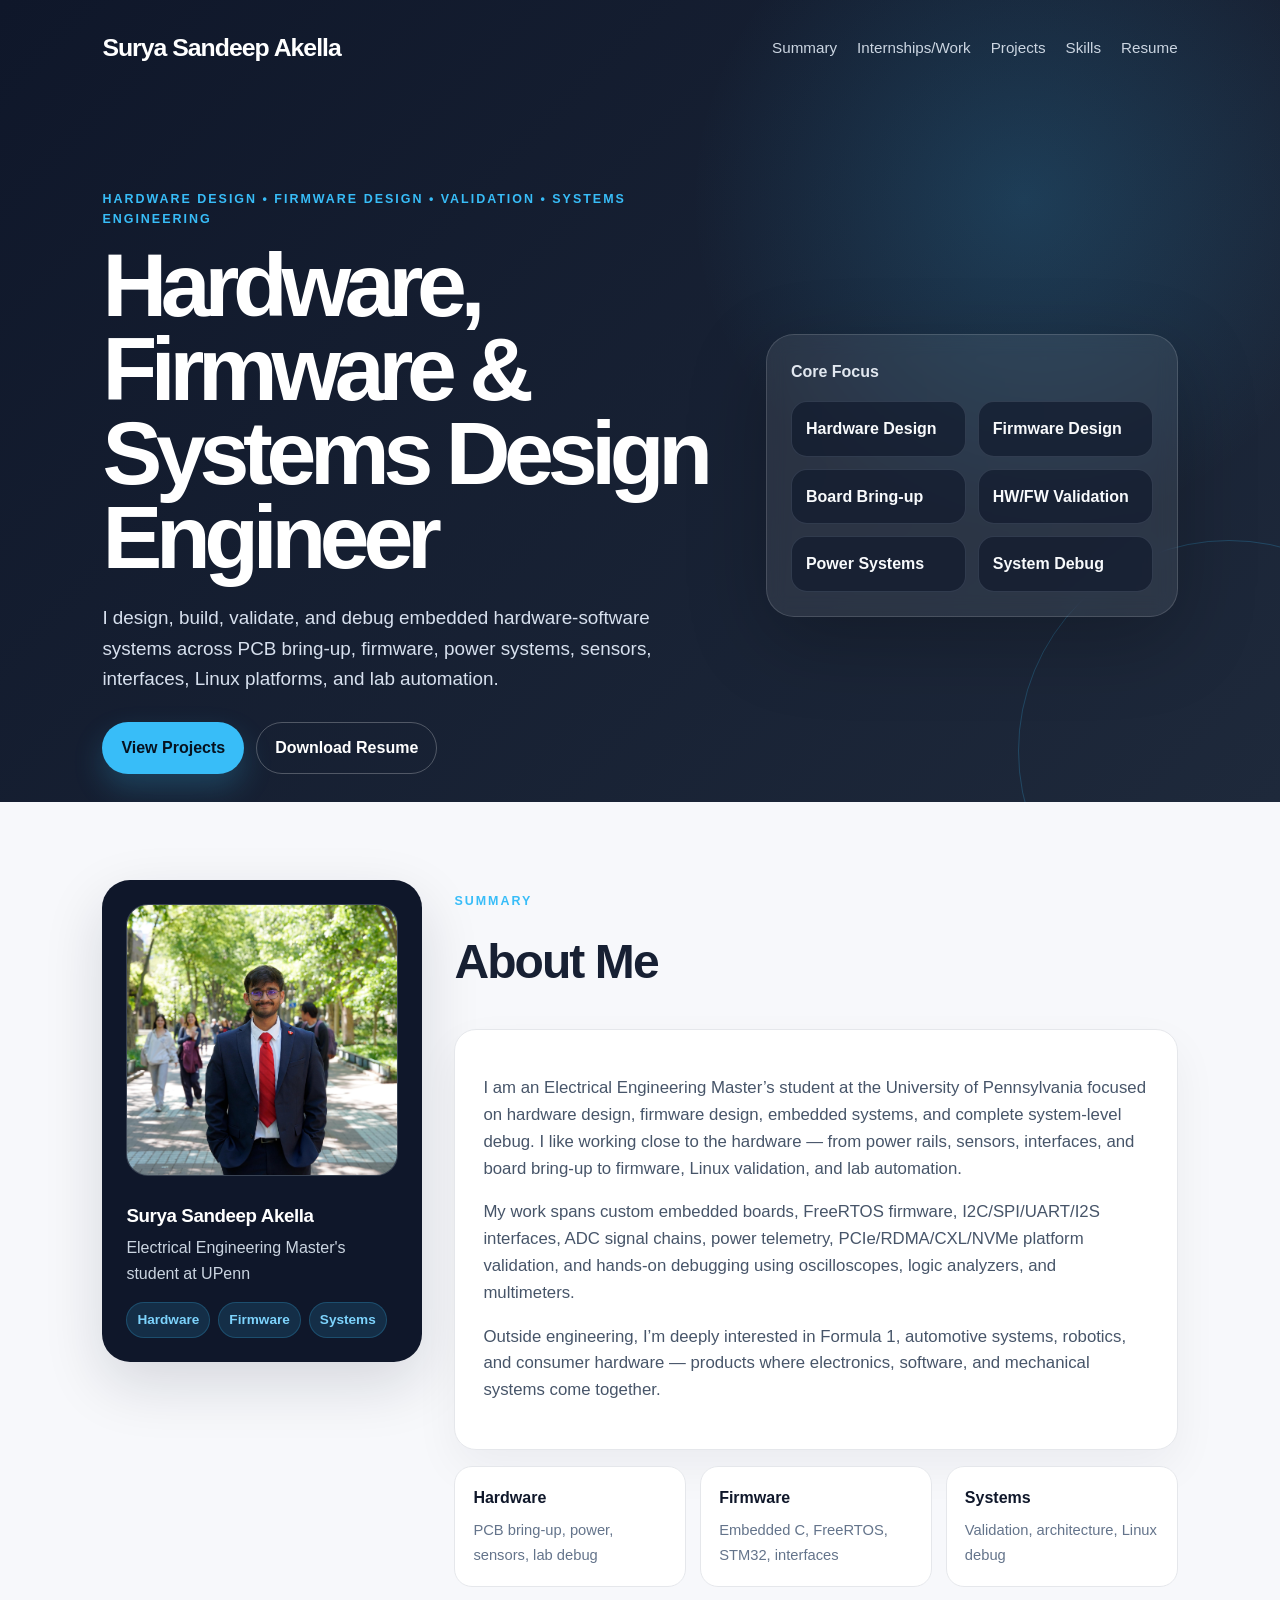
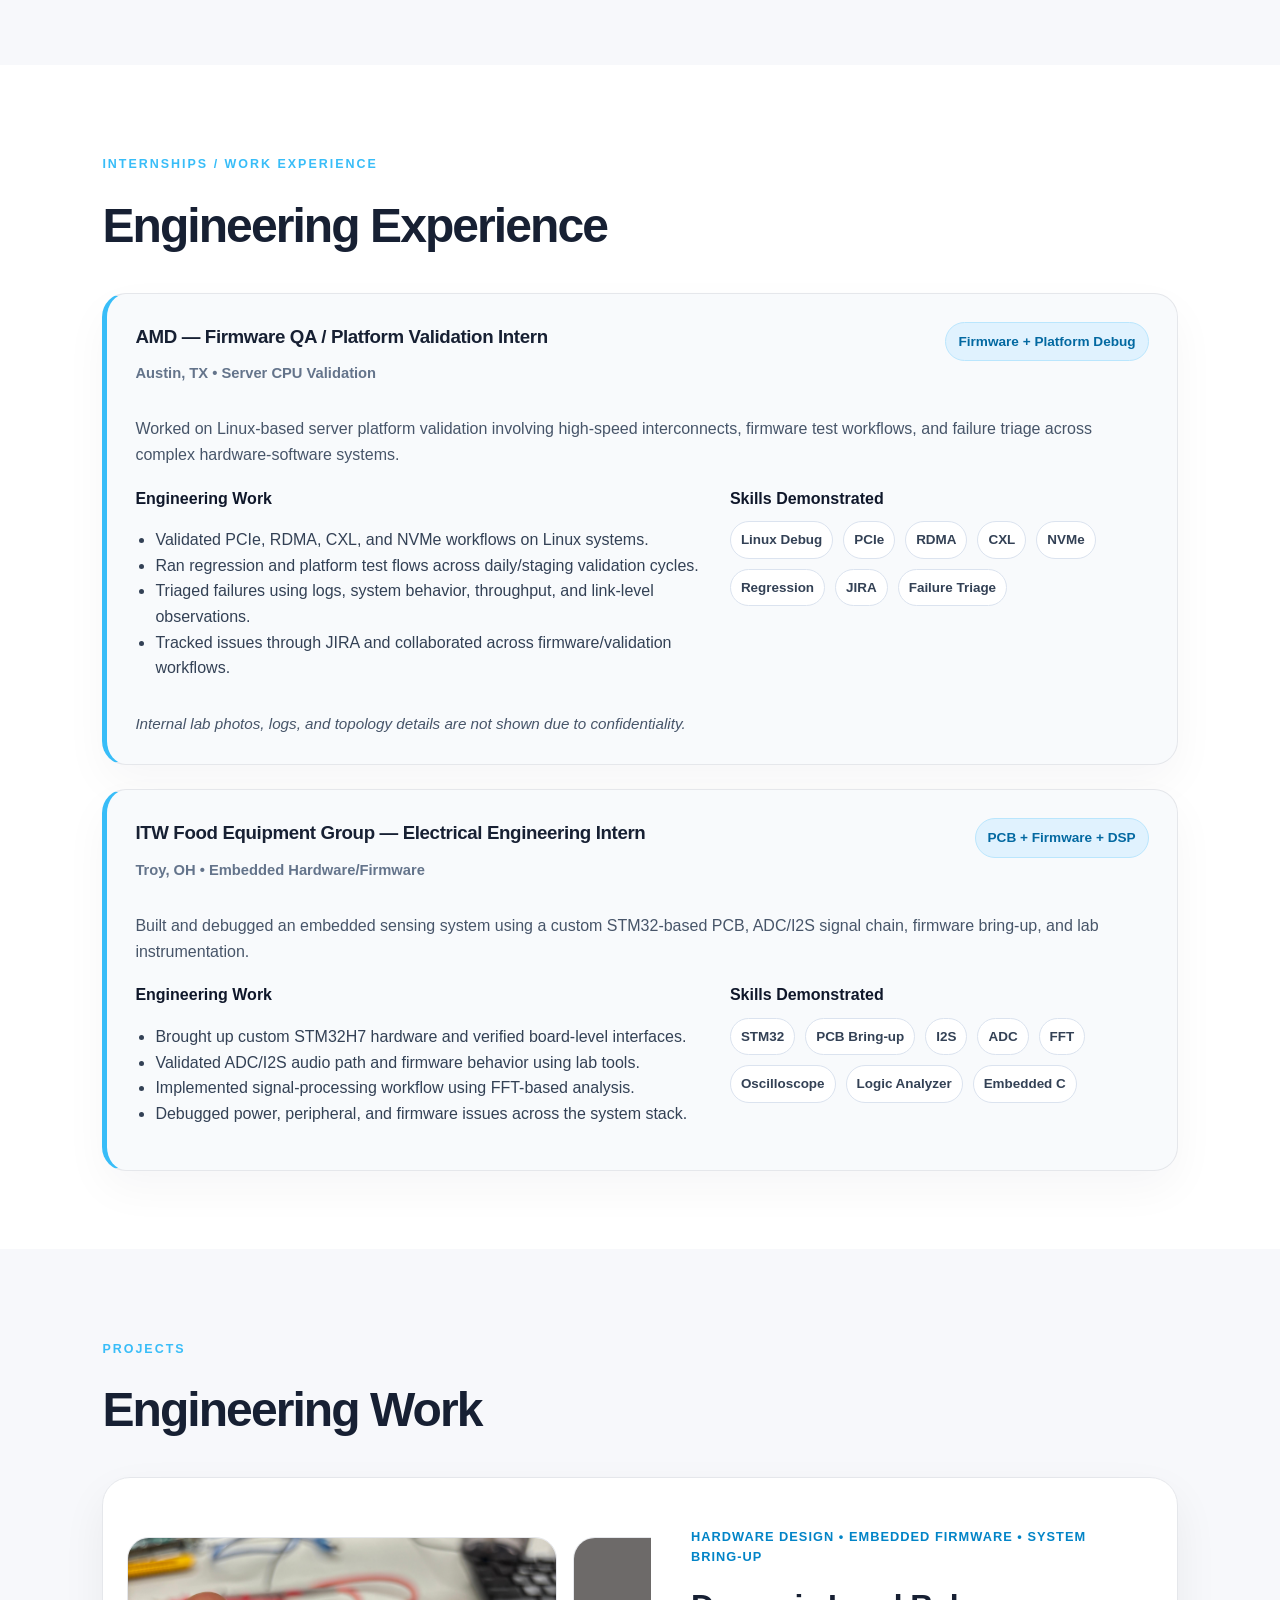
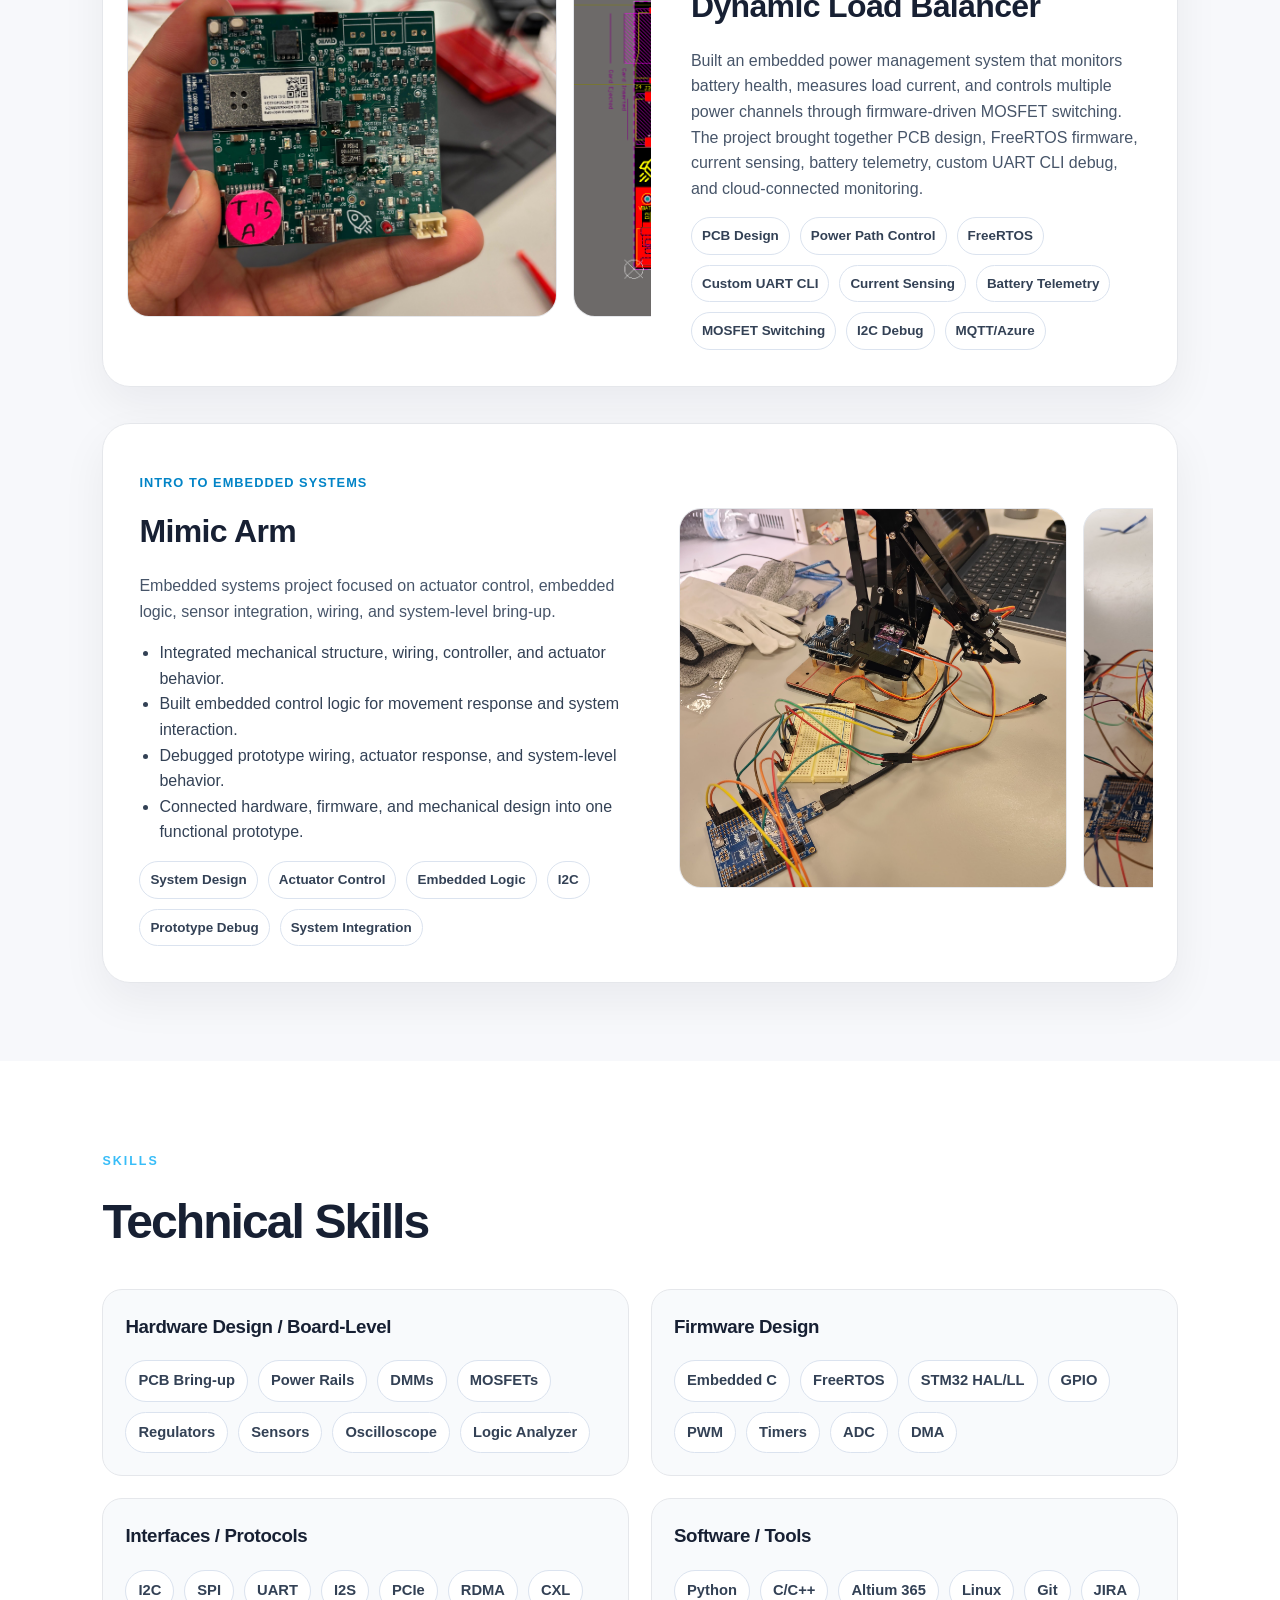
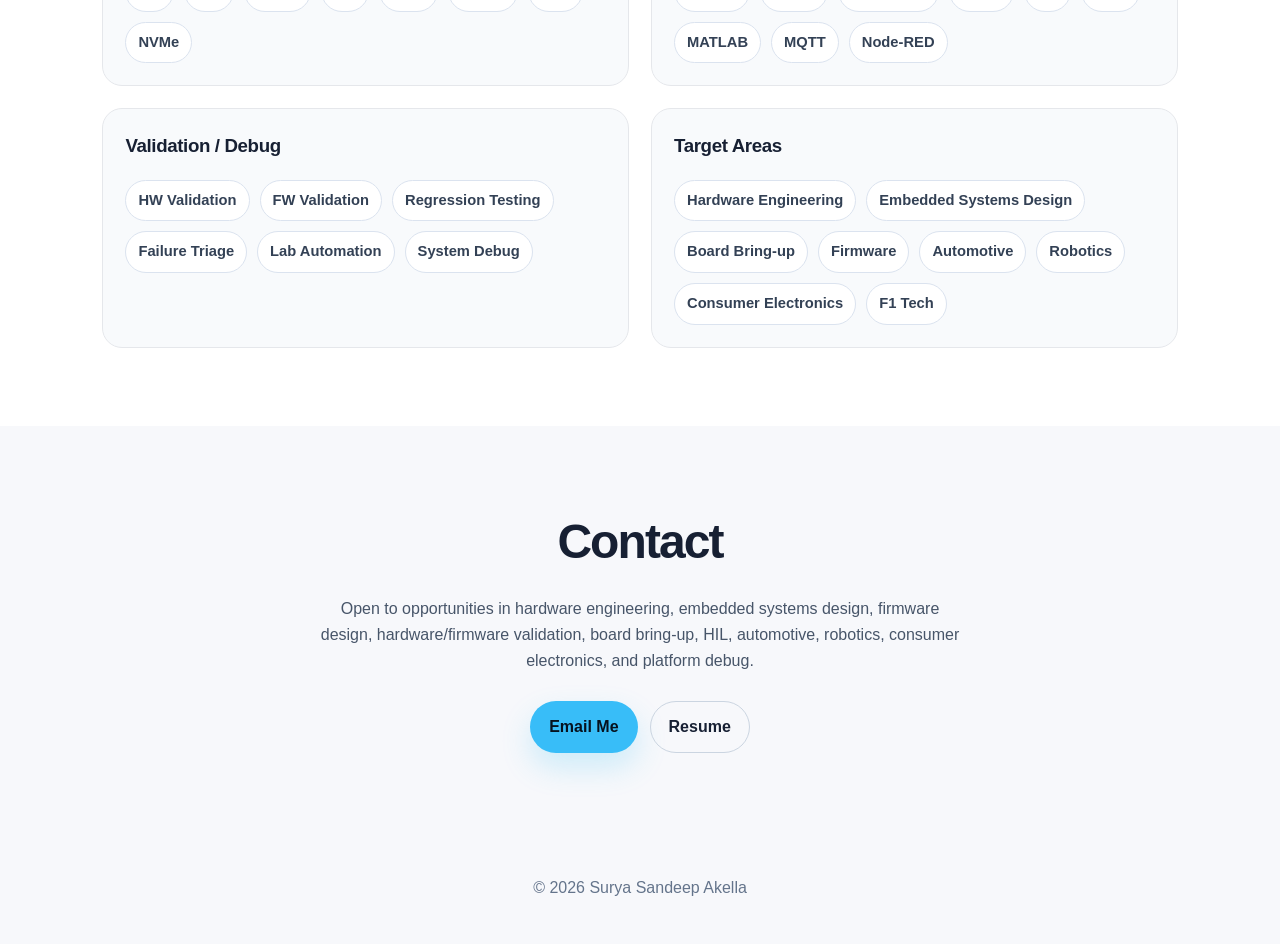
==== commit 6dc925a9: "Update image file extensions from .jpg to .JPG" ====
--- a/index.html
+++ b/index.html
@@ -48,7 +48,7 @@
     <section id="summary" class="section summary-section">
       <div class="summary-layout">
         <div class="profile-card reveal">
-          <img src="images/profile.jpg" alt="Surya Sandeep Akella profile photo" />
+          <img src="images/profile.JPG" alt="Surya Sandeep Akella profile photo" />
           <h3>Surya Sandeep Akella</h3>
           <p>Electrical Engineering Master's student at UPenn</p>
           <div class="mini-tags">
@@ -204,9 +204,9 @@
 
         <article class="project-feature reverse reveal">
           <div class="image-scroll">
-            <img src="images/mimic-arm-1.jpg" alt="Mimic Arm photo 1" />
-            <img src="images/mimic-arm-2.jpg" alt="Mimic Arm photo 2" />
-            <img src="images/mimic-arm-3.jpg" alt="Mimic Arm photo 3" />
+            <img src="images/mimic-arm-1.JPG" alt="Mimic Arm photo 1" />
+            <img src="images/mimic-arm-2.JPG" alt="Mimic Arm photo 2" />
+            <img src="images/mimic-arm-3.JPG" alt="Mimic Arm photo 3" />
           </div>
           <div class="project-info">
             <p class="project-label">Intro to Embedded systems</p>
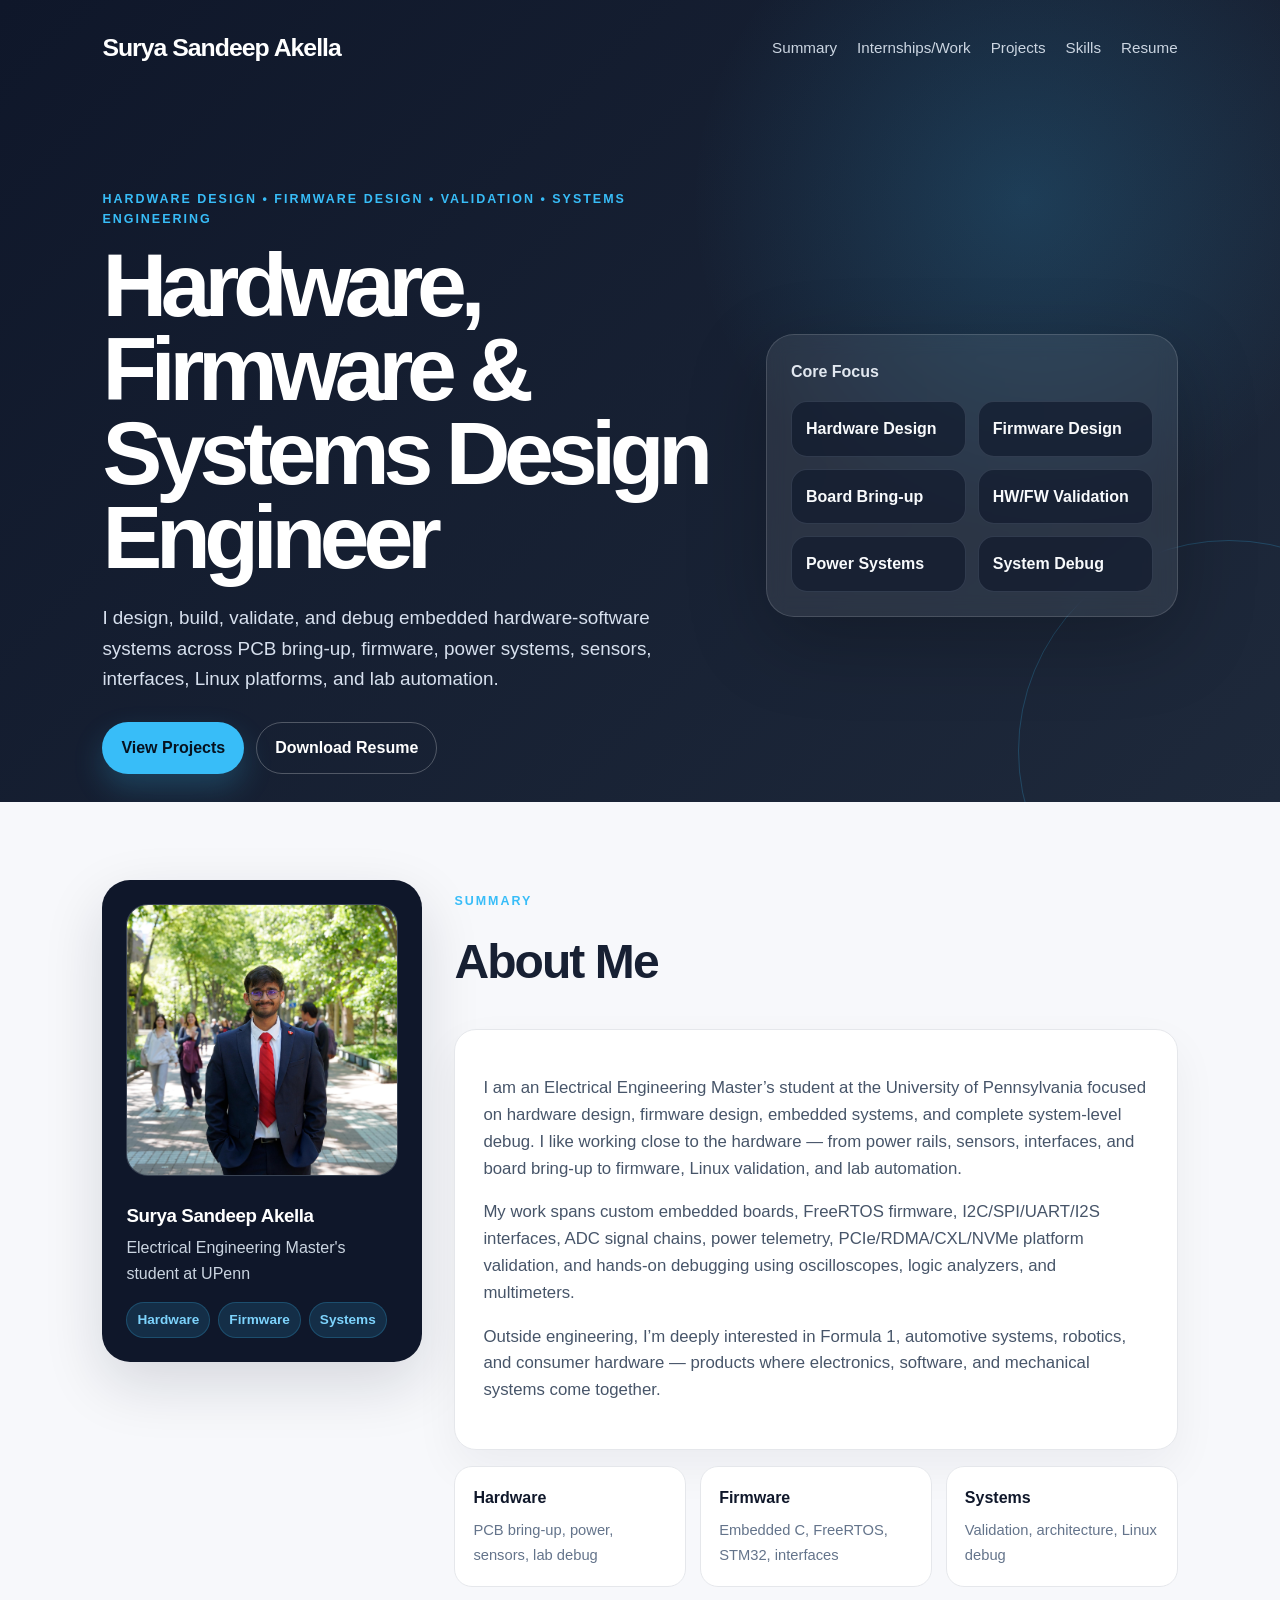
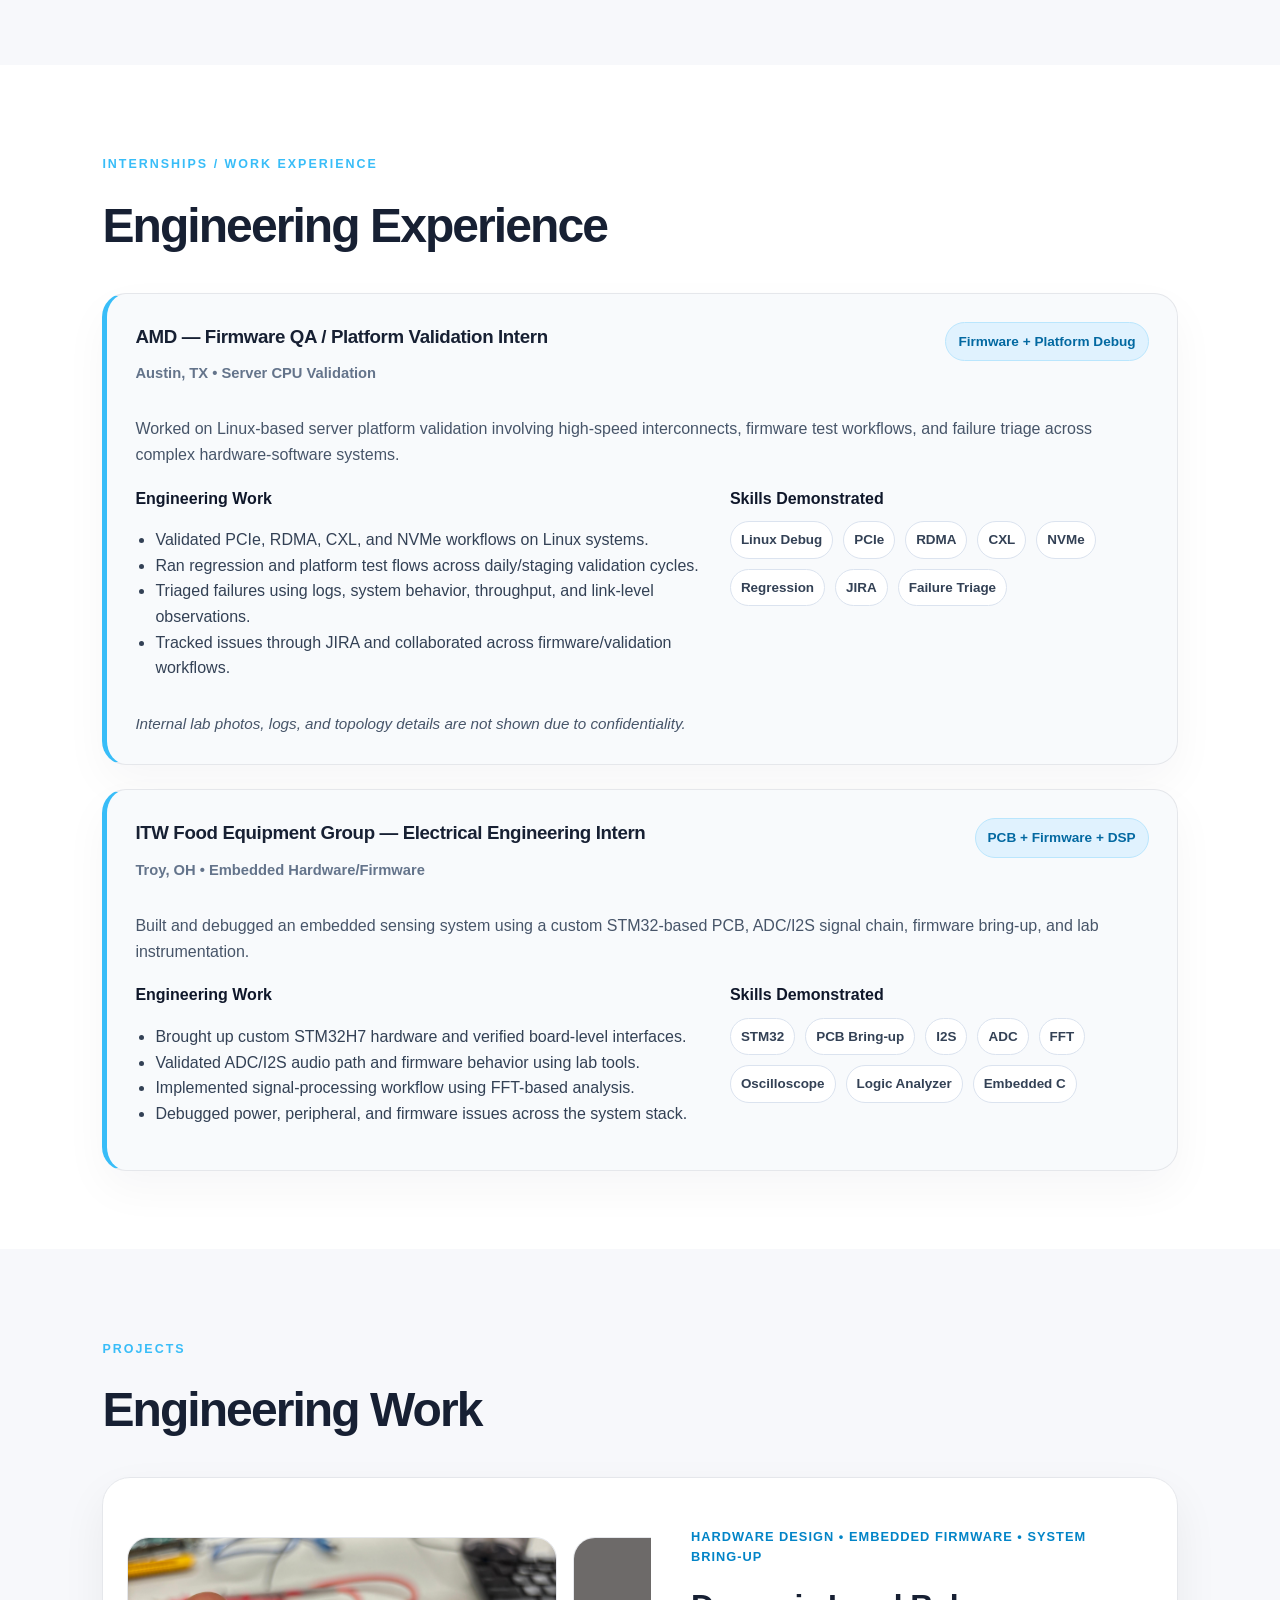
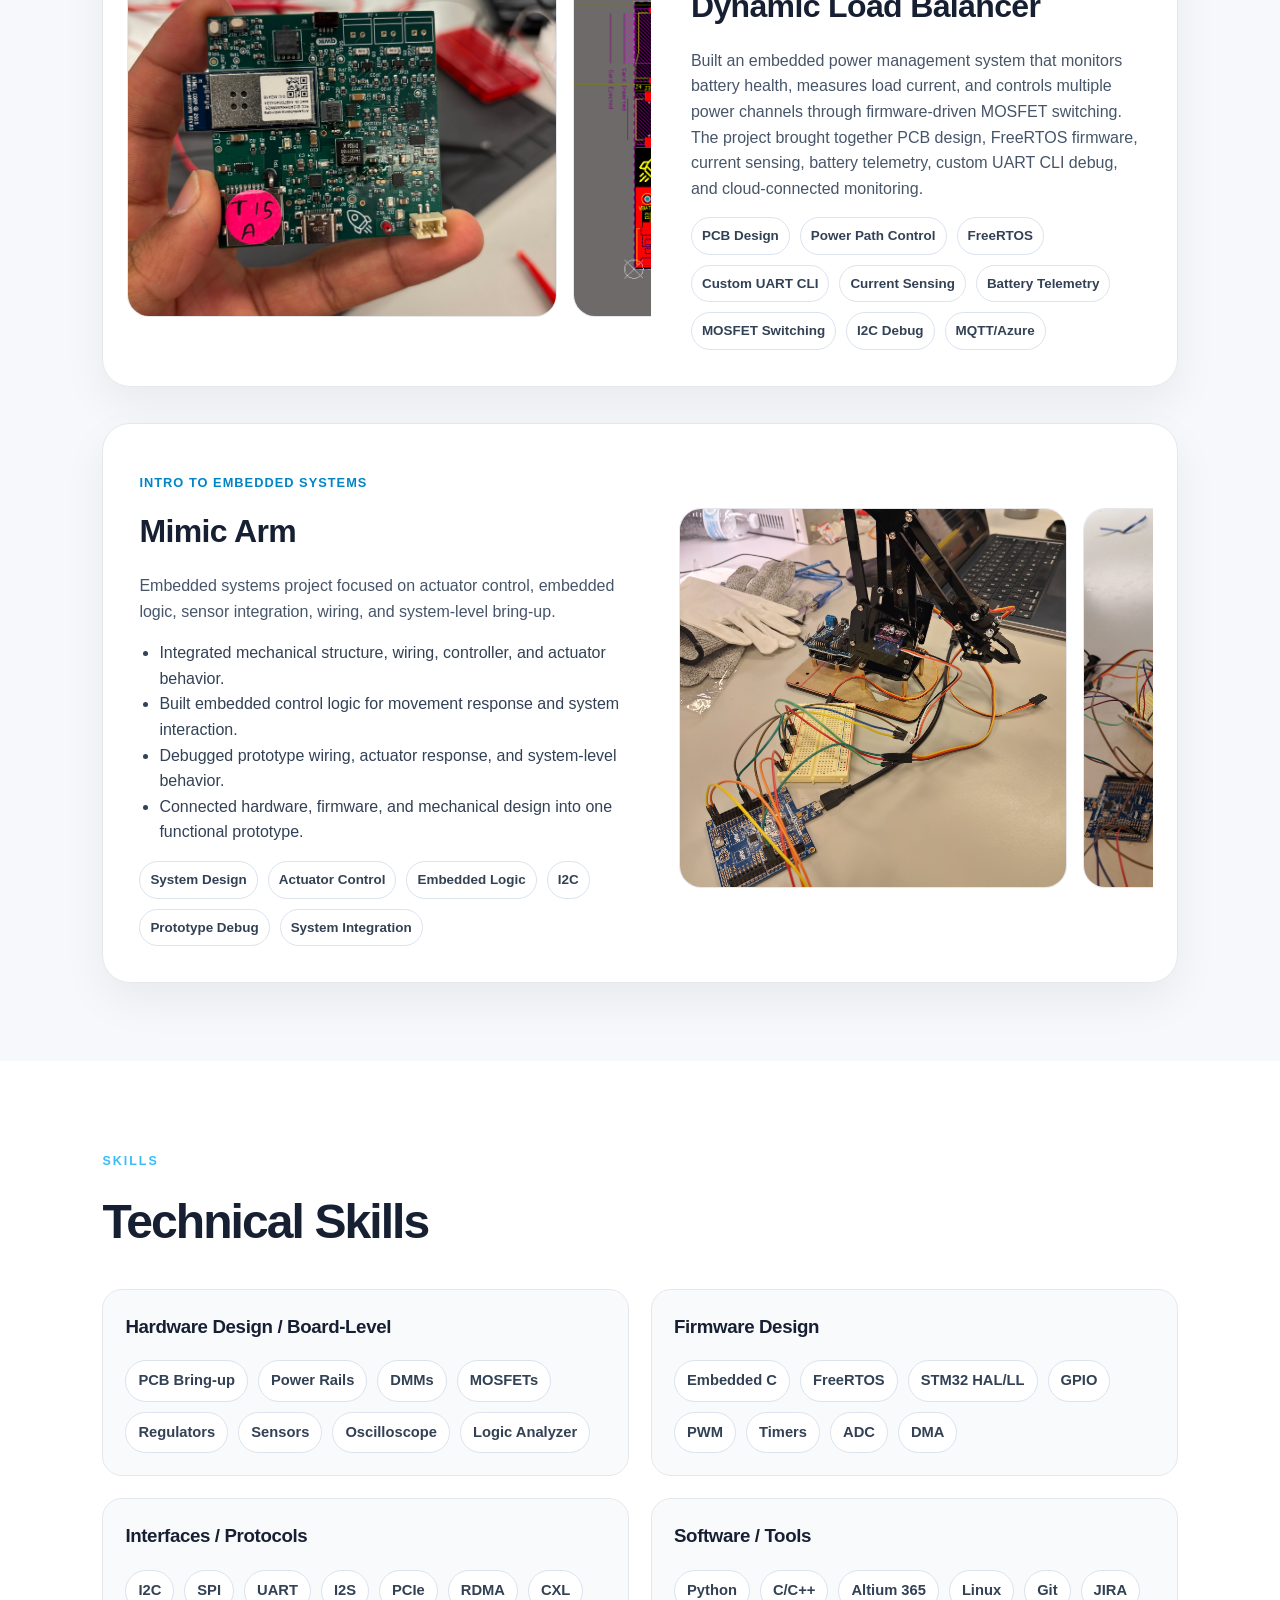
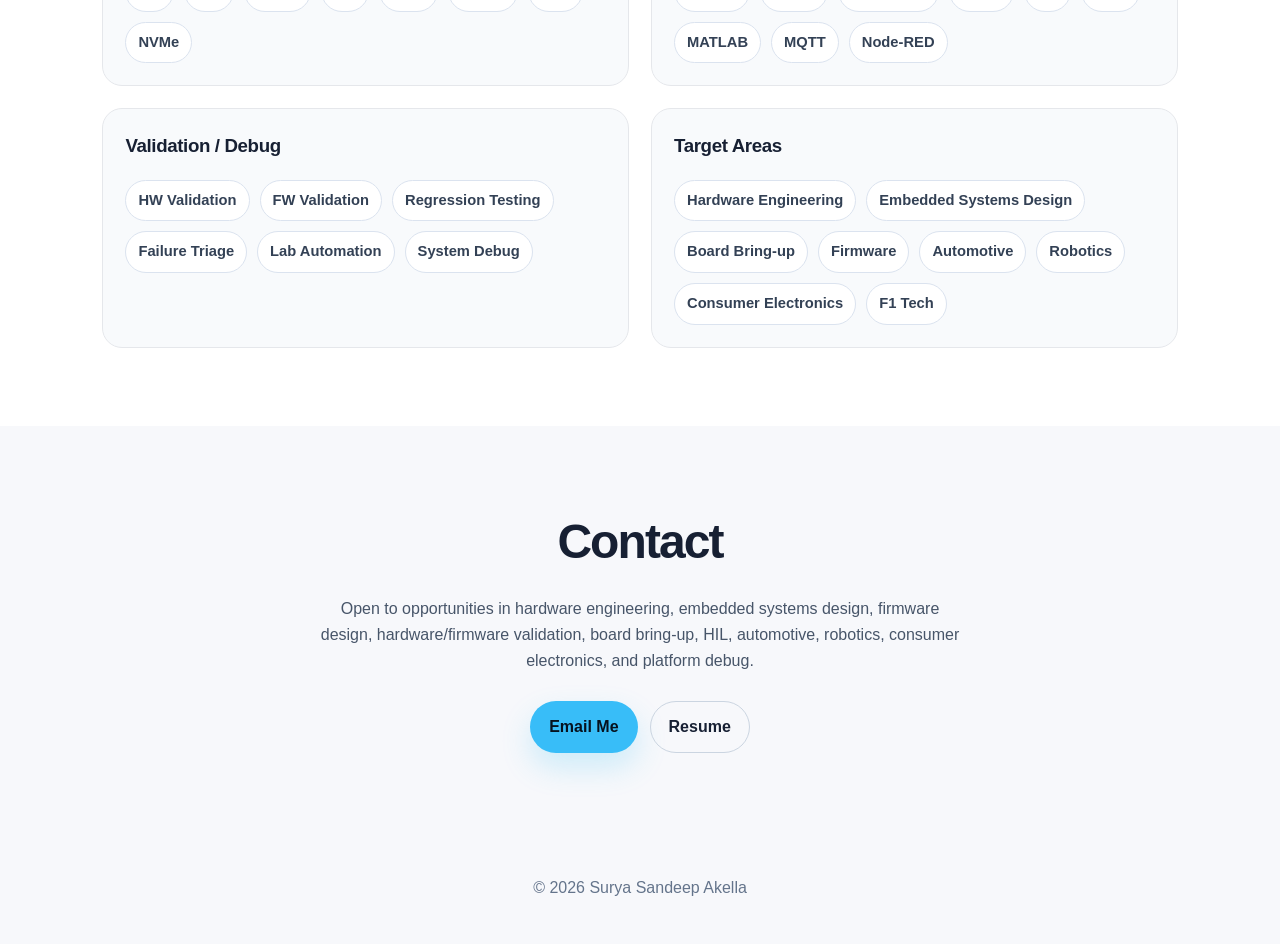
==== commit 4822205a: "Fix resume link to use correct case sensitivity" ====
--- a/index.html
+++ b/index.html
@@ -255,7 +255,7 @@
       </p>
       <div class="buttons">
         <a class="button primary" href="mailto:surya05@seas.upenn.edu">Email Me</a>
-        <a class="button secondary dark" href="resume.pdf" target="_blank">Resume</a>
+        <a class="button secondary dark" href="Resume.pdf" target="_blank">Resume</a>
       </div>
     </section>
   </main>
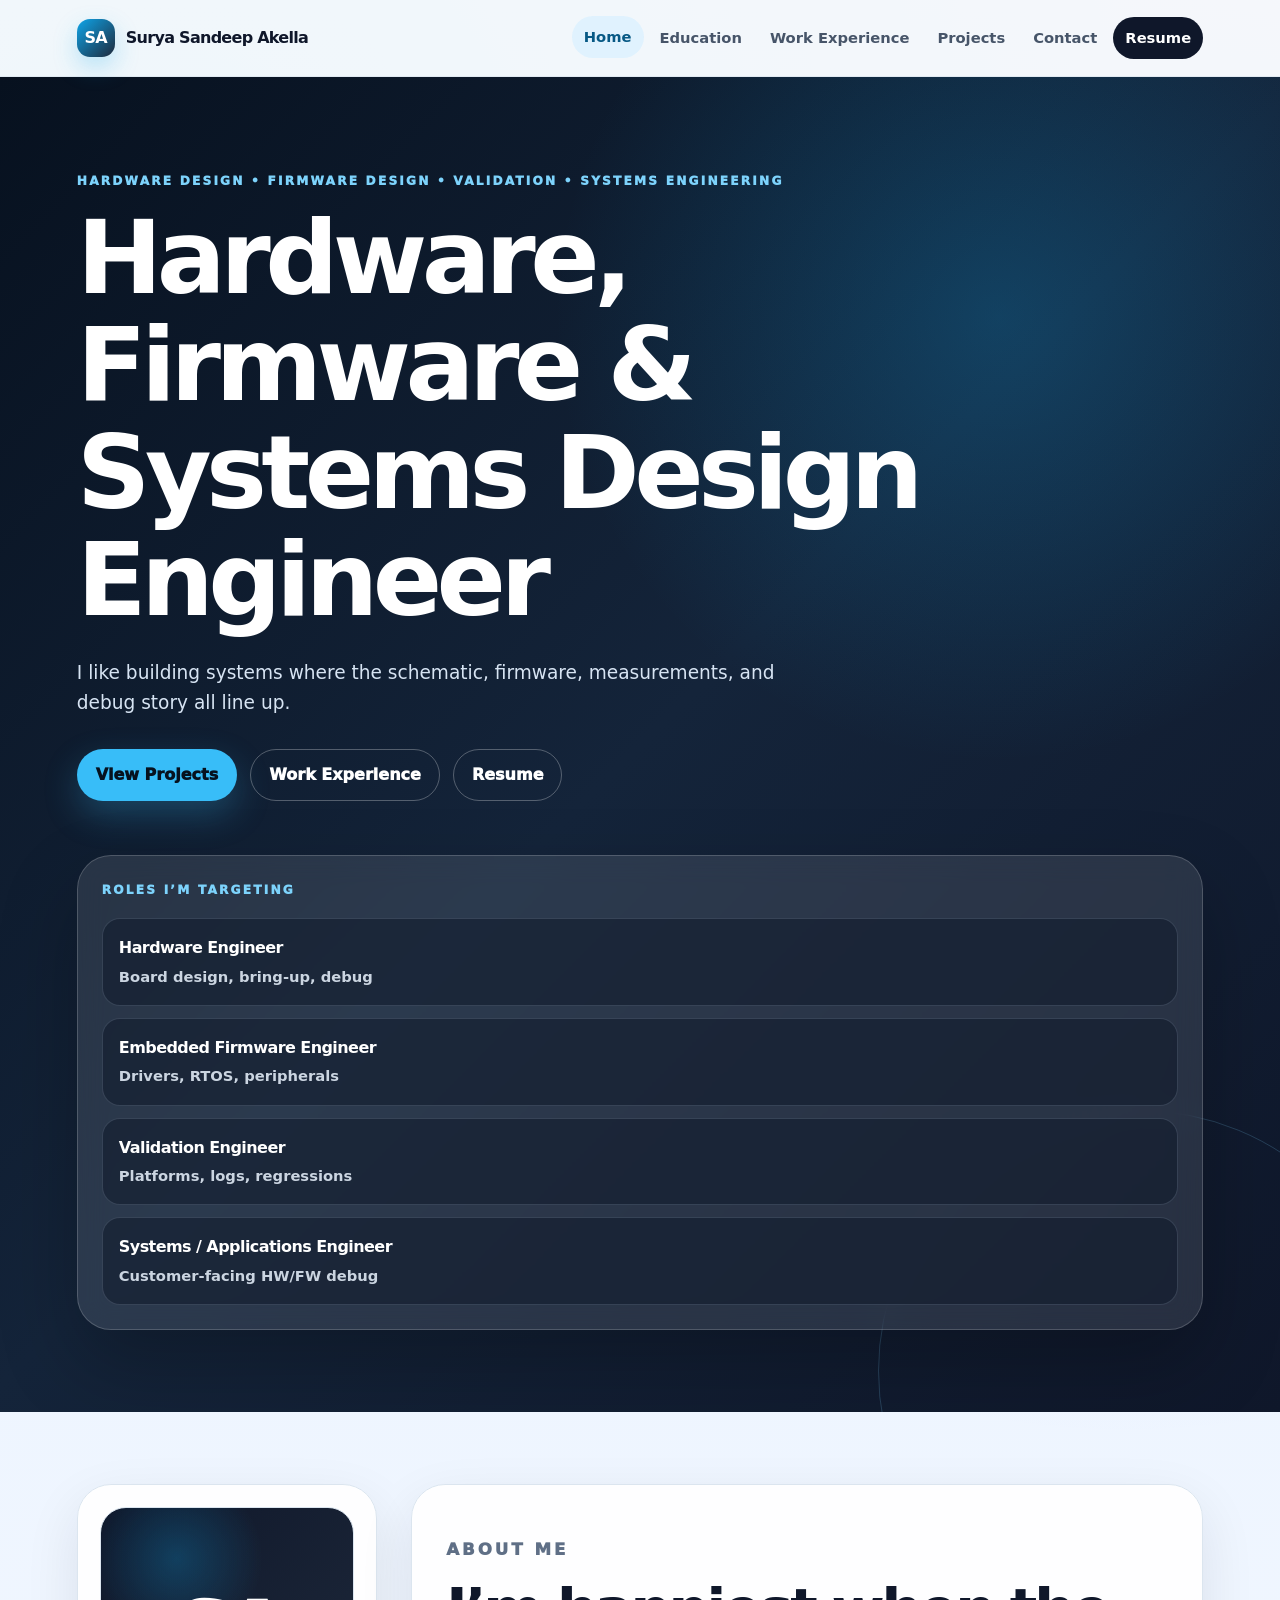
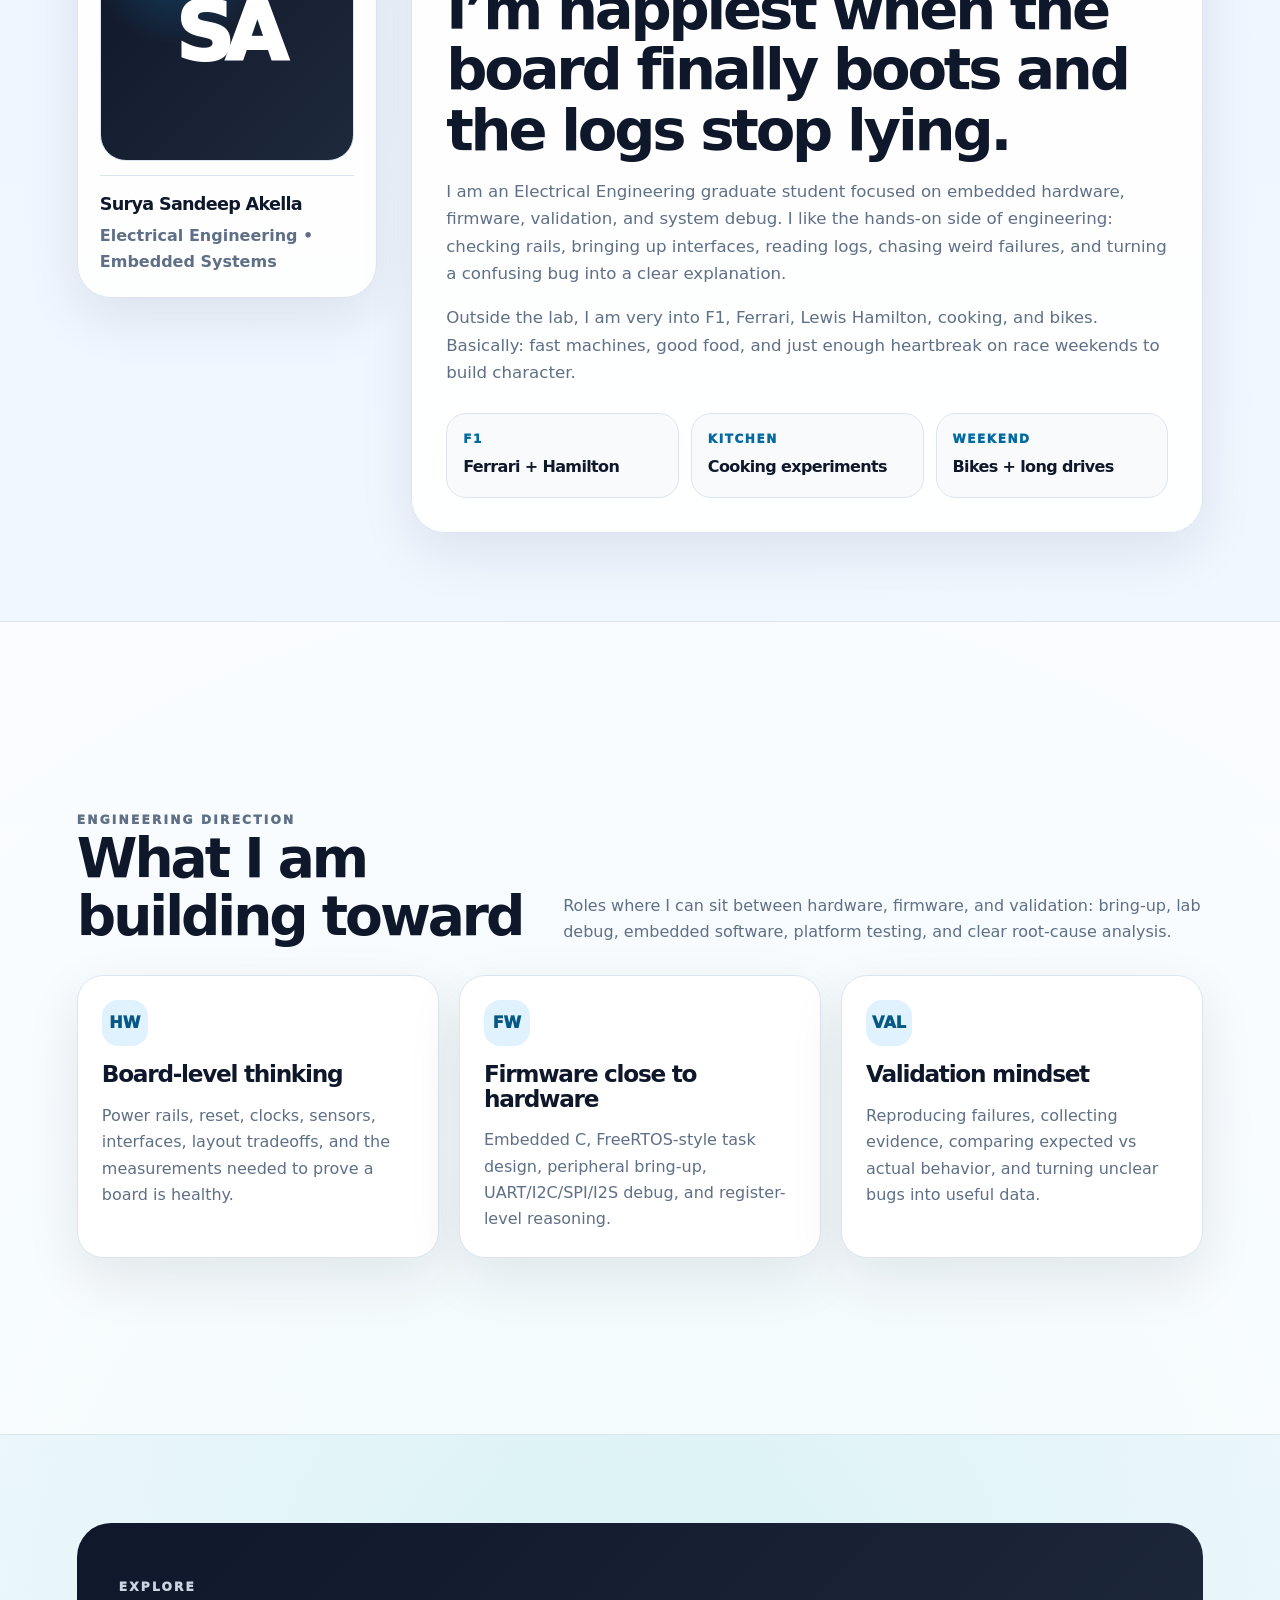
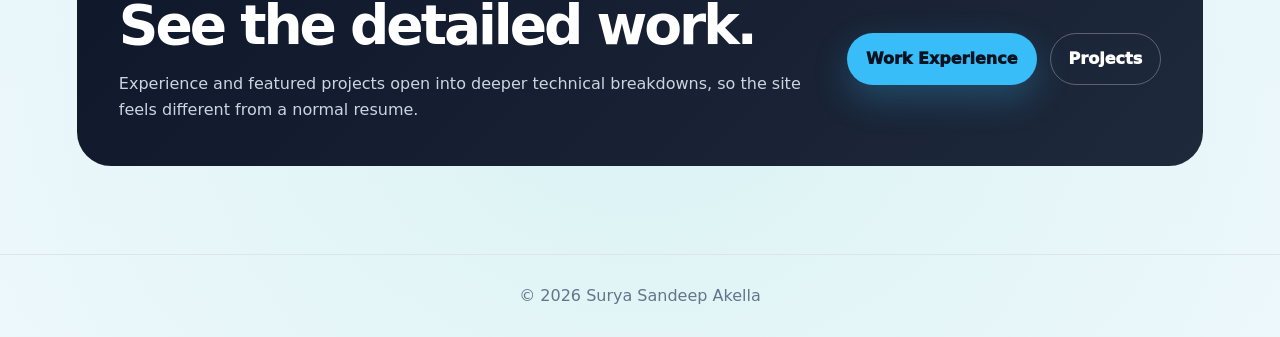
==== commit 2cc25363: "Add files via upload" ====
--- a/index.html
+++ b/index.html
@@ -1,265 +1,64 @@
 <!DOCTYPE html>
 <html lang="en">
-<head>
-  <meta charset="UTF-8" />
-  <meta name="viewport" content="width=device-width, initial-scale=1.0" />
-  <title>Surya Sandeep Akella | Hardware, Firmware & Systems Design</title>
-  <link rel="stylesheet" href="style.css" />
-</head>
-<body>
-  <header class="hero">
-    <nav>
-      <div class="logo">Surya Sandeep Akella</div>
-      <div class="nav-links">
-        <a href="#summary">Summary</a>
-        <a href="#experience">Internships/Work</a>
-        <a href="#projects">Projects</a>
-        <a href="#skills">Skills</a>
-        <a href="resume.pdf" target="_blank">Resume</a>
+<head><meta charset="UTF-8" /><meta name="viewport" content="width=device-width, initial-scale=1.0" /><title>Surya Sandeep Akella | Hardware, Firmware & Systems Design Engineer</title><link rel="stylesheet" href="style.css" /></head>
+<body class="page-transition"><div class="page-shell">
+<header class="site-header"><nav class="nav"><a class="brand" href="index.html"><span class="brand-mark">SA</span><span>Surya Sandeep Akella</span></a><button class="menu-button" aria-expanded="false">Menu</button><div class="nav-links"><a href="index.html">Home</a><a href="education.html">Education</a><a href="experience.html">Work Experience</a><a href="projects.html">Projects</a><a href="contact.html">Contact</a><a class="resume-pill" href="resume.pdf" target="_blank">Resume</a></div></nav></header>
+<main>
+
+<section class="hero hero-clean hero-with-roles">
+  <div class="hero-inner hero-home-grid">
+    <div class="reveal">
+      <p class="eyebrow">Hardware Design • Firmware Design • Validation • Systems Engineering</p>
+      <h1>Hardware, Firmware &amp; Systems Design Engineer</h1>
+      <p class="lead">I like building systems where the schematic, firmware, measurements, and debug story all line up.</p>
+      <div class="buttons"><a class="button primary" href="projects.html">View Projects</a><a class="button ghost" href="experience.html">Work Experience</a><a class="button ghost" href="resume.pdf" target="_blank">Resume</a></div>
+    </div>
+    <aside class="roles-box reveal">
+      <p class="eyebrow">Roles I’m targeting</p>
+      <div class="role-table">
+        <div><strong>Hardware Engineer</strong><span>Board design, bring-up, debug</span></div>
+        <div><strong>Embedded Firmware Engineer</strong><span>Drivers, RTOS, peripherals</span></div>
+        <div><strong>Validation Engineer</strong><span>Platforms, logs, regressions</span></div>
+        <div><strong>Systems / Applications Engineer</strong><span>Customer-facing HW/FW debug</span></div>
       </div>
-    </nav>
+    </aside>
+  </div>
+</section>
 
-    <section class="hero-content">
-      <div class="hero-text reveal">
-        <p class="eyebrow">Hardware Design • Firmware Design • Validation • Systems Engineering</p>
-        <h1>Hardware, Firmware & Systems Design Engineer</h1>
-        <p class="subtitle">
-          I design, build, validate, and debug embedded hardware-software systems across
-          PCB bring-up, firmware, power systems, sensors, interfaces, Linux platforms,
-          and lab automation.
-        </p>
-        <div class="buttons">
-          <a class="button primary" href="#projects">View Projects</a>
-          <a class="button secondary" href="resume.pdf" target="_blank">Download Resume</a>
-        </div>
+<section class="section about-section">
+  <div class="about-layout about-layout-v4 about-layout-personal">
+    <aside class="about-photo-card compact-person-card reveal">
+      <div class="portrait about-photo"><img src="images/profile.jpg" alt="Surya Sandeep Akella profile photo" onerror="this.style.display='none'; this.nextElementSibling.style.display='grid';" /><div class="portrait-fallback" style="display:none;">SA</div></div>
+      <div class="person-mini">
+        <strong>Surya Sandeep Akella</strong>
+        <span>Electrical Engineering • Embedded Systems</span>
       </div>
+    </aside>
+    <div class="about-copy about-copy-v4 reveal">
+      <p class="eyebrow">About Me</p>
+      <h2>I’m happiest when the board finally boots and the logs stop lying.</h2>
+      <p>I am an Electrical Engineering graduate student focused on embedded hardware, firmware, validation, and system debug. I like the hands-on side of engineering: checking rails, bringing up interfaces, reading logs, chasing weird failures, and turning a confusing bug into a clear explanation.</p>
+      <p>Outside the lab, I am very into F1, Ferrari, Lewis Hamilton, cooking, and bikes. Basically: fast machines, good food, and just enough heartbreak on race weekends to build character.</p>
+      <div class="fun-strip">
+        <div><span>F1</span><strong>Ferrari + Hamilton</strong></div>
+        <div><span>Kitchen</span><strong>Cooking experiments</strong></div>
+        <div><span>Weekend</span><strong>Bikes + long drives</strong></div>
+      </div>
+   
+  
+    </div>
+  </div>
+</section>
 
-      <div class="hero-panel reveal delay-1">
-        <div class="panel-title">Core Focus</div>
-        <div class="focus-grid">
-          <span>Hardware Design</span><span>Firmware Design</span><span>Board Bring-up</span>
-          <span>HW/FW Validation</span><span>Power Systems</span><span>System Debug</span>
-        </div>
-      </div>
-    </section>
-  </header>
+<section class="section wide"><div class="section-inner">
+  <div class="section-head reveal"><div><p class="eyebrow">Engineering Direction</p><h2>What I am building toward</h2></div><p>Roles where I can sit between hardware, firmware, and validation: bring-up, lab debug, embedded software, platform testing, and clear root-cause analysis.</p></div>
+  <div class="card-grid">
+    <article class="card reveal"><div class="icon">HW</div><h3>Board-level thinking</h3><p>Power rails, reset, clocks, sensors, interfaces, layout tradeoffs, and the measurements needed to prove a board is healthy.</p></article>
+    <article class="card reveal"><div class="icon">FW</div><h3>Firmware close to hardware</h3><p>Embedded C, FreeRTOS-style task design, peripheral bring-up, UART/I2C/SPI/I2S debug, and register-level reasoning.</p></article>
+    <article class="card reveal"><div class="icon">VAL</div><h3>Validation mindset</h3><p>Reproducing failures, collecting evidence, comparing expected vs actual behavior, and turning unclear bugs into useful data.</p></article>
+  </div>
+</div></section>
 
-  <main>
-    <section id="summary" class="section summary-section">
-      <div class="summary-layout">
-        <div class="profile-card reveal">
-          <img src="images/profile.JPG" alt="Surya Sandeep Akella profile photo" />
-          <h3>Surya Sandeep Akella</h3>
-          <p>Electrical Engineering Master's student at UPenn</p>
-          <div class="mini-tags">
-            <span>Hardware</span><span>Firmware</span><span>Systems</span>
-          </div>
-        </div>
+<section class="section"><div class="cta reveal"><div><p class="eyebrow">Explore</p><h2>See the detailed work.</h2><p>Experience and featured projects open into deeper technical breakdowns, so the site feels different from a normal resume.</p></div><div class="buttons"><a class="button primary" href="experience.html">Work Experience</a><a class="button ghost" href="projects.html">Projects</a></div></div></section>
 
-        <div class="summary-content reveal delay-1">
-          <div class="section-header">
-            <p class="eyebrow">Summary</p>
-            <h2>About Me</h2>
-          </div>
-          <div class="summary-box">
-            <p>
-              I am an Electrical Engineering Master’s student at the University of Pennsylvania focused on
-              hardware design, firmware design, embedded systems, and complete system-level debug. I like
-              working close to the hardware — from power rails, sensors, interfaces, and board bring-up to
-              firmware, Linux validation, and lab automation.
-            </p>
-            <p>
-              My work spans custom embedded boards, FreeRTOS firmware, I2C/SPI/UART/I2S interfaces,
-              ADC signal chains, power telemetry, PCIe/RDMA/CXL/NVMe platform validation, and hands-on
-              debugging using oscilloscopes, logic analyzers, and multimeters.
-            </p>
-            <p>
-              Outside engineering, I’m deeply interested in Formula 1, automotive systems, robotics, and
-              consumer hardware — products where electronics, software, and mechanical systems come together.
-            </p>
-          </div>
-
-          <div class="quick-stats">
-            <div><strong>Hardware</strong><span>PCB bring-up, power, sensors, lab debug</span></div>
-            <div><strong>Firmware</strong><span>Embedded C, FreeRTOS, STM32, interfaces</span></div>
-            <div><strong>Systems</strong><span>Validation, architecture, Linux debug</span></div>
-          </div>
-        </div>
-      </div>
-    </section>
-
-    <section id="experience" class="section alt">
-      <div class="section-header reveal">
-        <p class="eyebrow">Internships / Work Experience</p>
-        <h2>Engineering Experience</h2>
-      </div>
-
-      <div class="experience-grid">
-        <article class="experience-card reveal">
-          <div class="experience-top">
-            <div>
-              <h3>AMD — Firmware QA / Platform Validation Intern</h3>
-              <p class="meta">Austin, TX • Server CPU Validation</p>
-            </div>
-            <span class="badge">Firmware + Platform Debug</span>
-          </div>
-          <p>
-            Worked on Linux-based server platform validation involving high-speed interconnects,
-            firmware test workflows, and failure triage across complex hardware-software systems.
-          </p>
-          <div class="work-columns">
-            <div>
-              <h4>Engineering Work</h4>
-              <ul>
-                <li>Validated PCIe, RDMA, CXL, and NVMe workflows on Linux systems.</li>
-                <li>Ran regression and platform test flows across daily/staging validation cycles.</li>
-                <li>Triaged failures using logs, system behavior, throughput, and link-level observations.</li>
-                <li>Tracked issues through JIRA and collaborated across firmware/validation workflows.</li>
-              </ul>
-            </div>
-            <div>
-              <h4>Skills Demonstrated</h4>
-              <div class="chips compact">
-                <span>Linux Debug</span><span>PCIe</span><span>RDMA</span><span>CXL</span>
-                <span>NVMe</span><span>Regression</span><span>JIRA</span><span>Failure Triage</span>
-              </div>
-            </div>
-          </div>
-          <p class="confidential">Internal lab photos, logs, and topology details are not shown due to confidentiality.</p>
-        </article>
-
-        <article class="experience-card reveal">
-          <div class="experience-top">
-            <div>
-              <h3>ITW Food Equipment Group — Electrical Engineering Intern</h3>
-              <p class="meta">Troy, OH • Embedded Hardware/Firmware</p>
-            </div>
-            <span class="badge">PCB + Firmware + DSP</span>
-          </div>
-          <p>
-            Built and debugged an embedded sensing system using a custom STM32-based PCB,
-            ADC/I2S signal chain, firmware bring-up, and lab instrumentation.
-          </p>
-          <div class="work-columns">
-            <div>
-              <h4>Engineering Work</h4>
-              <ul>
-                <li>Brought up custom STM32H7 hardware and verified board-level interfaces.</li>
-                <li>Validated ADC/I2S audio path and firmware behavior using lab tools.</li>
-                <li>Implemented signal-processing workflow using FFT-based analysis.</li>
-                <li>Debugged power, peripheral, and firmware issues across the system stack.</li>
-              </ul>
-            </div>
-            <div>
-              <h4>Skills Demonstrated</h4>
-              <div class="chips compact">
-                <span>STM32</span><span>PCB Bring-up</span><span>I2S</span><span>ADC</span>
-                <span>FFT</span><span>Oscilloscope</span><span>Logic Analyzer</span><span>Embedded C</span>
-              </div>
-            </div>
-          </div>
-        </article>
-
-        
-      </div>
-    </section>
-
-    <section id="projects" class="section">
-      <div class="section-header reveal">
-        <p class="eyebrow">Projects</p>
-        <h2>Engineering Work</h2>
-      </div>
-
-      <div class="project-list">
-        <article class="project-feature reveal">
-          <div class="image-scroll">
-            <img src="images/dynamic-load-balancer-1.jpeg" alt="Dynamic Load Balancer photo 1" />
-            <img src="images/dynamic-load-balancer-2.png" alt="Dynamic Load Balancer photo 2" />
-            <img src="images/dynamic-load-balancer-3.png" alt="Dynamic Load Balancer photo 3" />
-          </div>
- <div class="project-info">
-  <p class="project-label">Hardware Design • Embedded Firmware • System Bring-up</p>
-  <h3>Dynamic Load Balancer</h3>
-
-  <p>
-    Built an embedded power management system that monitors battery health, measures load current,
-    and controls multiple power channels through firmware-driven MOSFET switching. The project brought
-    together PCB design, FreeRTOS firmware, current sensing, battery telemetry, custom UART CLI debug,
-    and cloud-connected monitoring.
-  </p>
-
-  <div class="chips compact">
-    <span>PCB Design</span>
-    <span>Power Path Control</span>
-    <span>FreeRTOS</span>
-    <span>Custom UART CLI</span>
-    <span>Current Sensing</span>
-    <span>Battery Telemetry</span>
-    <span>MOSFET Switching</span>
-    <span>I2C Debug</span>
-    <span>MQTT/Azure</span>
-  </div>
-</div>
-        </article>
-
-        <article class="project-feature reverse reveal">
-          <div class="image-scroll">
-            <img src="images/mimic-arm-1.JPG" alt="Mimic Arm photo 1" />
-            <img src="images/mimic-arm-2.JPG" alt="Mimic Arm photo 2" />
-            <img src="images/mimic-arm-3.JPG" alt="Mimic Arm photo 3" />
-          </div>
-          <div class="project-info">
-            <p class="project-label">Intro to Embedded systems</p>
-            <h3>Mimic Arm</h3>
-            <p>
-              Embedded systems project focused on actuator control, embedded logic,
-              sensor integration, wiring, and system-level bring-up.
-            </p>
-            <ul>
-              <li>Integrated mechanical structure, wiring, controller, and actuator behavior.</li>
-              <li>Built embedded control logic for movement response and system interaction.</li>
-              <li>Debugged prototype wiring, actuator response, and system-level behavior.</li>
-              <li>Connected hardware, firmware, and mechanical design into one functional prototype.</li>
-            </ul>
-            <div class="chips compact">
-              <span>System Design</span><span>Actuator Control</span><span>Embedded Logic</span>
-              <span>I2C</span><span>Prototype Debug</span><span>System Integration</span>
-            </div>
-          </div>
-        </article>
-      </div>
-    </section>
-
-    <section id="skills" class="section alt">
-      <div class="section-header reveal">
-        <p class="eyebrow">Skills</p>
-        <h2>Technical Skills</h2>
-      </div>
-
-      <div class="skills-grid">
-        <div class="skill-group reveal"><h3>Hardware Design / Board-Level</h3><div class="chips"><span>PCB Bring-up</span><span>Power Rails</span><span>DMMs</span><span>MOSFETs</span><span>Regulators</span><span>Sensors</span><span>Oscilloscope</span><span>Logic Analyzer</span></div></div>
-        <div class="skill-group reveal"><h3>Firmware Design</h3><div class="chips"><span>Embedded C</span><span>FreeRTOS</span><span>STM32 HAL/LL</span><span>GPIO</span><span>PWM</span><span>Timers</span><span>ADC</span><span>DMA</span></div></div>
-        <div class="skill-group reveal"><h3>Interfaces / Protocols</h3><div class="chips"><span>I2C</span><span>SPI</span><span>UART</span><span>I2S</span><span>PCIe</span><span>RDMA</span><span>CXL</span><span>NVMe</span></div></div>
-        <div class="skill-group reveal"><h3>Software / Tools</h3><div class="chips"><span>Python</span><span>C/C++</span><span>Altium 365</span><span>Linux</span><span>Git</span><span>JIRA</span><span>MATLAB</span><span>MQTT</span><span>Node-RED</span></div></div>
-        <div class="skill-group reveal"><h3>Validation / Debug</h3><div class="chips"><span>HW Validation</span><span>FW Validation</span><span>Regression Testing</span><span>Failure Triage</span><span>Lab Automation</span><span>System Debug</span></div></div>
-        <div class="skill-group reveal"><h3>Target Areas</h3><div class="chips"><span>Hardware Engineering</span><span>Embedded Systems Design</span><span>Board Bring-up</span><span>Firmware</span><span>Automotive</span><span>Robotics</span><span>Consumer Electronics</span><span>F1 Tech</span></div></div>
-      </div>
-    </section>
-
-    <section class="section contact">
-      <h2>Contact</h2>
-      <p>
-        Open to opportunities in hardware engineering, embedded systems design, firmware design,
-        hardware/firmware validation, board bring-up, HIL, automotive, robotics, consumer electronics,
-        and platform debug.
-      </p>
-      <div class="buttons">
-        <a class="button primary" href="mailto:surya05@seas.upenn.edu">Email Me</a>
-        <a class="button secondary dark" href="Resume.pdf" target="_blank">Resume</a>
-      </div>
-    </section>
-  </main>
-
-  <footer><p>© 2026 Surya Sandeep Akella</p></footer>
-</body>
-</html>
+</main><footer class="footer"><div class="footer-inner">© 2026 Surya Sandeep Akella</div></footer></div><script src="script.js"></script></body></html>
--- a/style.css
+++ b/style.css
@@ -1 +1,54 @@
-*{box-sizing:border-box}html{scroll-behavior:smooth}body{margin:0;font-family:Arial,Helvetica,sans-serif;color:#172033;background:#f7f8fb;line-height:1.6}a{color:inherit;text-decoration:none}.hero{min-height:86vh;padding:28px 8%;background:radial-gradient(circle at 80% 25%,rgba(56,189,248,.18),transparent 28%),linear-gradient(135deg,#0f172a,#1e293b);color:white;position:relative;overflow:hidden}.hero::after{content:"";position:absolute;right:-160px;bottom:-160px;width:420px;height:420px;border:1px solid rgba(56,189,248,.22);border-radius:50%;animation:float 8s ease-in-out infinite}nav{display:flex;align-items:center;justify-content:space-between;gap:24px;position:relative;z-index:2}.logo{font-weight:900;font-size:1.55rem;letter-spacing:-.04em;white-space:nowrap}.nav-links{display:flex;gap:20px;font-size:.95rem;color:#cbd5e1;flex-wrap:wrap}.nav-links a:hover{color:white}.hero-content{display:grid;grid-template-columns:minmax(0,1.2fr) minmax(280px,.8fr);align-items:center;gap:46px;max-width:1280px;margin-top:110px;position:relative;z-index:2}.eyebrow{text-transform:uppercase;letter-spacing:.16em;color:#38bdf8;font-size:.78rem;font-weight:800}h1{font-size:clamp(3rem,7vw,6.1rem);line-height:.94;letter-spacing:-.07em;margin:12px 0 24px}h2{font-size:clamp(2rem,4vw,3rem);margin:0;letter-spacing:-.04em}h3{margin-top:0;letter-spacing:-.02em}h4{margin:0 0 10px;color:#0f172a}.subtitle{max-width:800px;color:#d7e0ee;font-size:1.18rem}.buttons{display:flex;flex-wrap:wrap;gap:12px;margin-top:28px}.button{display:inline-block;padding:12px 18px;border-radius:999px;font-weight:800;border:1px solid transparent;transition:transform .2s ease,box-shadow .2s ease}.button:hover{transform:translateY(-2px)}.primary{background:#38bdf8;color:#06121f;box-shadow:0 14px 30px rgba(56,189,248,.22)}.secondary{border-color:rgba(255,255,255,.25);color:inherit}.secondary.dark{border-color:#cbd5e1;color:#172033}.hero-panel{background:rgba(255,255,255,.08);border:1px solid rgba(255,255,255,.14);border-radius:28px;padding:24px;backdrop-filter:blur(10px);box-shadow:0 24px 80px rgba(0,0,0,.22)}.panel-title{font-weight:900;margin-bottom:16px;color:#e2e8f0}.focus-grid{display:grid;grid-template-columns:1fr 1fr;gap:12px}.focus-grid span{background:rgba(15,23,42,.65);border:1px solid rgba(148,163,184,.2);border-radius:16px;padding:14px;color:#f8fafc;font-weight:800}.section{padding:78px 8%}.section-header{margin-bottom:28px}.summary-layout{display:grid;grid-template-columns:320px minmax(0,1fr);gap:32px;align-items:start}.profile-card{background:#0f172a;color:white;border-radius:28px;padding:24px;box-shadow:0 22px 60px rgba(15,23,42,.14);position:sticky;top:24px}.profile-card img{width:100%;aspect-ratio:1;object-fit:cover;border-radius:22px;background:#1e293b;border:1px solid rgba(255,255,255,.12)}.profile-card h3{margin:18px 0 4px}.profile-card p{margin:0;color:#cbd5e1}.mini-tags{display:flex;flex-wrap:wrap;gap:8px;margin-top:16px}.mini-tags span{background:rgba(56,189,248,.14);color:#7dd3fc;border:1px solid rgba(56,189,248,.22);padding:6px 10px;border-radius:999px;font-size:.85rem;font-weight:800}.summary-box{background:white;border:1px solid #e5e7eb;border-radius:22px;padding:28px;box-shadow:0 18px 45px rgba(15,23,42,.05)}.summary-box p{color:#475569;font-size:1.05rem}.quick-stats{display:grid;grid-template-columns:repeat(3,1fr);gap:14px;margin-top:16px}.quick-stats div{background:white;border:1px solid #e5e7eb;border-radius:18px;padding:18px}.quick-stats strong{display:block;color:#0f172a;margin-bottom:6px}.quick-stats span{color:#64748b;font-size:.92rem}.alt{background:white}.experience-grid{display:grid;gap:24px}.experience-card{background:#f8fafc;border:1px solid #e5e7eb;border-left:5px solid #38bdf8;border-radius:24px;padding:28px;box-shadow:0 18px 45px rgba(15,23,42,.04);transition:transform .2s ease,box-shadow .2s ease}.experience-top{display:flex;align-items:flex-start;justify-content:space-between;gap:20px;margin-bottom:14px}.badge{display:inline-block;background:#e0f2fe;color:#0369a1;border:1px solid #bae6fd;border-radius:999px;padding:8px 12px;font-size:.85rem;font-weight:900;white-space:nowrap}.work-columns{display:grid;grid-template-columns:1.15fr .85fr;gap:28px;margin-top:18px}.experience-card p,.project-info p,.contact p{color:#475569}.meta{margin-top:-8px;color:#64748b!important;font-weight:800;font-size:.92rem}.confidential{font-style:italic;font-size:.95rem;margin-bottom:0}.project-list{display:grid;gap:36px}.project-feature{display:grid;grid-template-columns:1.05fr .95fr;gap:28px;background:white;border:1px solid #e5e7eb;border-radius:28px;padding:24px;box-shadow:0 18px 45px rgba(15,23,42,.06);align-items:center}.project-feature.reverse .image-scroll{order:2}.image-scroll{display:flex;gap:16px;overflow-x:auto;scroll-snap-type:x mandatory;padding:0 0 10px}.image-scroll img{min-width:82%;height:380px;object-fit:cover;border-radius:22px;background:#e2e8f0;scroll-snap-align:start;border:1px solid #e5e7eb}.image-scroll::-webkit-scrollbar{height:10px}.image-scroll::-webkit-scrollbar-track{background:#e2e8f0;border-radius:999px}.image-scroll::-webkit-scrollbar-thumb{background:#38bdf8;border-radius:999px}.project-info{padding:12px}.project-info h3{font-size:2rem;margin-bottom:10px}.project-label{color:#0284c7!important;font-weight:900;letter-spacing:.08em;text-transform:uppercase;font-size:.8rem}ul{padding-left:20px;color:#334155}.skills-grid{display:grid;grid-template-columns:repeat(2,minmax(0,1fr));gap:22px}.skill-group{background:#f8fafc;border:1px solid #e5e7eb;border-radius:20px;padding:22px;transition:transform .2s ease,box-shadow .2s ease}.experience-card:hover,.project-feature:hover,.skill-group:hover{transform:translateY(-3px);box-shadow:0 22px 45px rgba(15,23,42,.08)}.chips{display:flex;flex-wrap:wrap;gap:10px}.chips span{background:white;border:1px solid #dbe3ef;color:#334155;border-radius:999px;padding:8px 12px;font-size:.92rem;font-weight:800}.chips.compact span{font-size:.84rem;padding:7px 10px}.contact{text-align:center;max-width:850px;margin:auto}.contact .buttons{justify-content:center}footer{padding:28px 8%;text-align:center;color:#64748b}.reveal{animation:riseIn .75s ease both}.delay-1{animation-delay:.15s}@keyframes riseIn{from{opacity:0;transform:translateY(18px)}to{opacity:1;transform:translateY(0)}}@keyframes float{0%,100%{transform:translateY(0)}50%{transform:translateY(-18px)}}@media(max-width:1000px){nav{align-items:flex-start;flex-direction:column}.hero-content,.summary-layout,.project-feature,.work-columns{grid-template-columns:1fr}.project-feature.reverse .image-scroll{order:0}.hero-content{margin-top:70px}.profile-card{position:static;max-width:360px}.skills-grid,.quick-stats{grid-template-columns:1fr}.experience-top{flex-direction:column}.image-scroll img{min-width:90%;height:300px}}+:root{
+  --bg:#f6f8fb;--surface:#ffffff;--surface-2:#eef4fb;--ink:#0f172a;--muted:#5f6f86;--line:#dbe5ef;--brand:#0ea5e9;--brand-dark:#0369a1;--accent:#22c55e;--shadow:0 20px 55px rgba(15,23,42,.09);--radius:26px
+}
+*{box-sizing:border-box}html{scroll-behavior:smooth}body{margin:0;font-family:Inter,ui-sans-serif,system-ui,-apple-system,BlinkMacSystemFont,"Segoe UI",Arial,sans-serif;background:var(--bg);color:var(--ink);line-height:1.65}a{color:inherit;text-decoration:none}img{max-width:100%;display:block}.page-shell{min-height:100vh;display:flex;flex-direction:column}.site-header{position:sticky;top:0;z-index:50;background:rgba(246,248,251,.82);backdrop-filter:blur(18px);border-bottom:1px solid rgba(219,229,239,.75)}.nav{width:min(1180px,88vw);margin:auto;display:flex;align-items:center;justify-content:space-between;gap:28px;padding:17px 0}.brand{display:flex;align-items:center;gap:11px;font-weight:900;letter-spacing:-.045em}.brand-mark{width:38px;height:38px;border-radius:13px;background:linear-gradient(135deg,var(--brand),#1e293b);display:grid;place-items:center;color:white;box-shadow:0 10px 25px rgba(14,165,233,.26)}.nav-links{display:flex;align-items:center;gap:4px;flex-wrap:wrap}.nav-links a{padding:9px 12px;border-radius:999px;color:#475569;font-weight:800;font-size:.92rem;transition:background .2s ease,color .2s ease,transform .2s ease}.nav-links a:hover,.nav-links a.active{background:#e0f2fe;color:#075985;transform:translateY(-1px)}.resume-pill{background:#0f172a!important;color:white!important}.menu-button{display:none;border:1px solid var(--line);background:white;border-radius:14px;padding:10px 12px;font-weight:900;color:var(--ink)}main{flex:1}.hero{position:relative;overflow:hidden;background:radial-gradient(circle at 78% 18%,rgba(14,165,233,.23),transparent 30%),linear-gradient(135deg,#07111f,#14243a 50%,#0f172a);color:white}.hero::before{content:"";position:absolute;inset:auto -120px -220px auto;width:520px;height:520px;border:1px solid rgba(125,211,252,.20);border-radius:50%;animation:float 8s ease-in-out infinite}.hero-inner{width:min(1180px,88vw);margin:auto;display:grid;grid-template-columns:1.15fr .85fr;gap:54px;align-items:center;min-height:calc(100vh - 74px);padding:82px 0}.eyebrow{text-transform:uppercase;letter-spacing:.18em;font-size:.76rem;font-weight:950;color:var(--brand)}.hero .eyebrow{color:#7dd3fc}h1,h2,h3{line-height:1.05;margin:0;letter-spacing:-.055em}h1{font-size:clamp(3.15rem,8vw,7.3rem);max-width:870px}h2{font-size:clamp(2.25rem,4.3vw,4.1rem)}h3{font-size:1.45rem}.lead{font-size:1.16rem;color:#d7e4f3;max-width:760px;margin:24px 0 0}.buttons{display:flex;gap:13px;flex-wrap:wrap;margin-top:30px}.button{display:inline-flex;align-items:center;justify-content:center;gap:8px;border-radius:999px;padding:12px 18px;font-weight:950;border:1px solid transparent;transition:transform .2s ease,box-shadow .2s ease,background .2s ease}.button:hover{transform:translateY(-2px)}.button.primary{background:#38bdf8;color:#06121f;box-shadow:0 14px 34px rgba(56,189,248,.25)}.button.dark{background:#0f172a;color:white}.button.ghost{border-color:rgba(255,255,255,.28);color:white}.button.light{border-color:var(--line);background:white;color:var(--ink)}.hero-card{background:rgba(255,255,255,.08);border:1px solid rgba(255,255,255,.15);border-radius:34px;padding:24px;box-shadow:0 34px 80px rgba(0,0,0,.24);backdrop-filter:blur(12px)}.portrait{aspect-ratio:1/1;border-radius:27px;background:linear-gradient(135deg,#0ea5e9,#0f172a);display:grid;place-items:center;overflow:hidden;border:1px solid rgba(255,255,255,.16)}.portrait img{width:100%;height:100%;object-fit:cover}.portrait-fallback{font-size:5rem;font-weight:1000;letter-spacing:-.1em}.hero-card h3{margin:18px 0 8px}.hero-card p{color:#cbd5e1;margin:0}.mini-grid{display:grid;grid-template-columns:1fr 1fr;gap:10px;margin-top:18px}.mini-grid span{background:rgba(15,23,42,.56);border:1px solid rgba(148,163,184,.22);border-radius:15px;padding:12px;font-weight:900;color:#f8fafc}.section{width:min(1180px,88vw);margin:auto;padding:88px 0}.section.wide{width:100%;background:var(--surface);border-block:1px solid var(--line)}.section.wide>.section-inner{width:min(1180px,88vw);margin:auto;padding:88px 0}.section-head{display:flex;justify-content:space-between;align-items:end;gap:24px;margin-bottom:30px}.section-head p{max-width:640px;color:var(--muted);margin:12px 0 0}.card-grid{display:grid;grid-template-columns:repeat(3,1fr);gap:20px}.card{background:var(--surface);border:1px solid var(--line);border-radius:var(--radius);padding:24px;box-shadow:var(--shadow);transition:transform .22s ease,box-shadow .22s ease,border-color .22s ease}.card:hover{transform:translateY(-5px);box-shadow:0 28px 70px rgba(15,23,42,.13);border-color:#bae6fd}.card p{color:var(--muted);margin-bottom:0}.icon{width:46px;height:46px;border-radius:16px;display:grid;place-items:center;background:#e0f2fe;color:#075985;font-weight:1000;margin-bottom:16px}.split{display:grid;grid-template-columns:.9fr 1.1fr;gap:34px;align-items:start}.panel{background:var(--surface);border:1px solid var(--line);border-radius:var(--radius);padding:28px;box-shadow:var(--shadow)}.panel p{color:var(--muted)}.timeline{display:grid;gap:18px}.timeline-item{position:relative;background:var(--surface);border:1px solid var(--line);border-radius:24px;padding:24px;box-shadow:0 15px 38px rgba(15,23,42,.06)}.meta{color:#64748b;font-weight:850;margin:.35rem 0 0}.badge{display:inline-flex;background:#e0f2fe;color:#0369a1;border:1px solid #bae6fd;border-radius:999px;padding:7px 11px;font-size:.82rem;font-weight:950}.chips{display:flex;flex-wrap:wrap;gap:9px;margin-top:16px}.chips span{background:#f8fafc;border:1px solid #dbe5ef;color:#334155;border-radius:999px;padding:7px 10px;font-size:.86rem;font-weight:850}.project-card{display:grid;grid-template-columns:1fr 1.18fr;gap:26px;align-items:stretch;background:var(--surface);border:1px solid var(--line);border-radius:32px;padding:22px;box-shadow:var(--shadow);margin-bottom:24px;overflow:hidden}.project-visual{min-height:310px;border-radius:24px;background:radial-gradient(circle at 70% 20%,rgba(14,165,233,.26),transparent 28%),linear-gradient(135deg,#dbeafe,#f8fafc);border:1px solid #dbe5ef;display:flex;align-items:flex-end;justify-content:space-between;padding:22px;gap:14px}.project-visual.dark{background:radial-gradient(circle at 20% 20%,rgba(34,197,94,.25),transparent 30%),linear-gradient(135deg,#0f172a,#1e293b);color:white}.visual-title{font-weight:1000;font-size:1.45rem;letter-spacing:-.04em}.visual-sub{color:inherit;opacity:.72;font-weight:850}.project-body{padding:10px 4px}.project-body p,.project-body li{color:var(--muted)}.project-body ul{padding-left:20px}.project-kicker{color:var(--brand-dark);font-weight:1000;text-transform:uppercase;letter-spacing:.12em;font-size:.78rem}.cta{background:linear-gradient(135deg,#0f172a,#1e293b);border-radius:34px;padding:42px;color:white;display:grid;grid-template-columns:1fr auto;gap:24px;align-items:center;overflow:hidden;position:relative}.cta p{color:#cbd5e1;margin-bottom:0}.contact-grid{display:grid;grid-template-columns:1fr 1fr;gap:20px}.contact-item{background:white;border:1px solid var(--line);border-radius:24px;padding:24px;box-shadow:var(--shadow)}.contact-item p{color:var(--muted)}.footer{border-top:1px solid var(--line);padding:28px 0;color:#64748b;text-align:center}.footer-inner{width:min(1180px,88vw);margin:auto}.page-hero{background:linear-gradient(135deg,#e0f2fe,#f8fafc 58%,#ffffff);border-bottom:1px solid var(--line)}.page-hero-inner{width:min(1180px,88vw);margin:auto;padding:76px 0}.page-hero p{max-width:780px;color:#516176;font-size:1.1rem}.reveal{opacity:0;transform:translateY(18px);transition:opacity .7s ease,transform .7s ease}.reveal.visible{opacity:1;transform:translateY(0)}.page-transition{animation:fadePage .45s ease both}@keyframes fadePage{from{opacity:.3;transform:translateY(8px)}to{opacity:1;transform:translateY(0)}}@keyframes float{0%,100%{transform:translateY(0)}50%{transform:translateY(-18px)}}@media(max-width:960px){.menu-button{display:inline-flex}.nav{align-items:flex-start}.nav-links{display:none;position:absolute;left:6vw;right:6vw;top:70px;background:white;border:1px solid var(--line);border-radius:22px;padding:12px;box-shadow:var(--shadow);flex-direction:column;align-items:stretch}.nav-links.open{display:flex}.nav-links a{display:block}.hero-inner,.split,.project-card,.cta,.contact-grid{grid-template-columns:1fr}.hero-inner{min-height:auto;padding:72px 0}.card-grid{grid-template-columns:1fr}.section-head{align-items:flex-start;flex-direction:column}.mini-grid{grid-template-columns:1fr}.project-visual{min-height:230px}.cta{padding:30px}.brand span:last-child{max-width:230px;white-space:nowrap;overflow:hidden;text-overflow:ellipsis}}@media(max-width:560px){.section,.section.wide>.section-inner{padding:62px 0}.page-hero-inner{padding:54px 0}.nav{width:min(92vw,1180px)}.section,.section.wide>.section-inner,.page-hero-inner,.hero-inner,.footer-inner{width:min(92vw,1180px)}h1{font-size:3.25rem}.buttons{width:100%}.button{width:100%}.hero-card{padding:18px}.project-card{padding:15px;border-radius:25px}}
+
+/* Home page refinements */
+.hero-about{grid-template-columns:1.05fr .95fr;gap:48px}.profile-panel{background:rgba(255,255,255,.08);border:1px solid rgba(255,255,255,.16);border-radius:34px;padding:22px;box-shadow:0 34px 80px rgba(0,0,0,.24);backdrop-filter:blur(12px);display:grid;gap:18px}.wide-photo{aspect-ratio:4/3;border-radius:26px}.profile-summary{background:rgba(15,23,42,.48);border:1px solid rgba(148,163,184,.22);border-radius:24px;padding:22px}.profile-summary h3{margin:6px 0 10px}.profile-summary p{color:#d7e4f3;margin:0}.focus-grid{grid-template-columns:1fr 1fr}.focus-grid span{min-height:54px;display:flex;align-items:center}.project-body>.chips{margin-top:20px}.project-body p{font-size:1.02rem}.project-card{transition:transform .22s ease,box-shadow .22s ease,border-color .22s ease}.project-card:hover{transform:translateY(-4px);box-shadow:0 28px 70px rgba(15,23,42,.14);border-color:#bae6fd}@media(max-width:960px){.hero-about{grid-template-columns:1fr}.focus-grid{grid-template-columns:1fr 1fr}}@media(max-width:560px){.focus-grid{grid-template-columns:1fr}.wide-photo{aspect-ratio:1/1}}
+
+/* v3 refinements requested: cleaner home, separate about/photo section, concise education, story-style experience */
+.hero-clean .hero-inner{grid-template-columns:1fr;min-height:78vh;text-align:left}.hero-title-only h1{max-width:980px}.hero-title-only .lead{max-width:780px}.about-section{padding-top:72px}.about-layout{display:grid;grid-template-columns:.75fr 1.25fr;gap:34px;align-items:stretch}.about-photo-card{background:var(--surface);border:1px solid var(--line);border-radius:34px;padding:22px;box-shadow:var(--shadow);display:flex;flex-direction:column;justify-content:space-between;gap:18px}.about-photo{aspect-ratio:4/5;border-radius:26px;border-color:var(--line);background:radial-gradient(circle at 30% 20%,rgba(14,165,233,.26),transparent 32%),linear-gradient(135deg,#0f172a,#1e293b);color:white}.photo-caption{display:flex;align-items:flex-start;justify-content:space-between;gap:14px;border-top:1px solid var(--line);padding-top:16px}.photo-caption strong{font-size:1.1rem;letter-spacing:-.04em}.photo-caption span{color:var(--muted);font-weight:800;text-align:right}.about-copy{background:var(--surface);border:1px solid var(--line);border-radius:34px;padding:34px;box-shadow:var(--shadow)}.about-copy p{color:var(--muted);font-size:1.04rem}.about-stats{display:grid;grid-template-columns:repeat(3,1fr);gap:12px;margin-top:24px}.about-stats div{background:#f8fafc;border:1px solid var(--line);border-radius:20px;padding:16px}.about-stats span{display:block;color:var(--muted);font-size:.8rem;text-transform:uppercase;letter-spacing:.11em;font-weight:950}.about-stats strong{display:block;margin-top:4px;color:var(--ink);letter-spacing:-.04em}.compact-hero .page-hero-inner{padding:58px 0}.compact-hero h1{font-size:clamp(2.8rem,6vw,5.4rem);max-width:980px}.education-simple{display:grid;gap:22px}.edu-card{background:var(--surface);border:1px solid var(--line);border-radius:32px;padding:28px;box-shadow:var(--shadow);display:grid;grid-template-columns:.9fr 1.1fr;gap:26px;align-items:center}.edu-card h2{font-size:clamp(2.1rem,4vw,3.6rem);margin-top:12px}.edu-degree{font-weight:900;color:#334155;font-size:1.15rem}.edu-note{color:var(--muted);font-size:1.04rem}.small-label{font-size:.68rem}.experience-stories{display:grid;gap:28px}.story-card{display:grid;grid-template-columns:.75fr 1.25fr;gap:28px;background:var(--surface);border:1px solid var(--line);border-radius:34px;padding:24px;box-shadow:var(--shadow);transition:transform .22s ease,box-shadow .22s ease,border-color .22s ease}.story-card:hover{transform:translateY(-4px);box-shadow:0 28px 70px rgba(15,23,42,.14);border-color:#bae6fd}.story-visual{min-height:520px;border-radius:26px;background:radial-gradient(circle at 70% 20%,rgba(14,165,233,.26),transparent 28%),linear-gradient(135deg,#dbeafe,#f8fafc);border:1px solid #dbe5ef;display:flex;align-items:flex-end;justify-content:space-between;padding:22px;gap:14px;position:sticky;top:98px}.story-visual.dark{background:radial-gradient(circle at 20% 20%,rgba(34,197,94,.24),transparent 32%),linear-gradient(135deg,#0f172a,#1e293b);color:white}.story-copy{padding:10px 4px}.story-copy h2{font-size:clamp(2rem,3.6vw,3.6rem);margin-bottom:20px}.story-copy p{color:var(--muted);font-size:1.05rem}.story-copy .chips{margin-top:24px}@media(max-width:960px){.about-layout,.edu-card,.story-card{grid-template-columns:1fr}.story-visual{min-height:260px;position:relative;top:auto}.about-stats{grid-template-columns:1fr}.photo-caption{display:block}.photo-caption span{text-align:left;display:block;margin-top:4px}.hero-clean .hero-inner{min-height:auto}}@media(max-width:560px){.about-copy,.edu-card,.story-card,.about-photo-card{padding:18px;border-radius:25px}.compact-hero h1{font-size:3rem}.about-copy h2{font-size:2.5rem}}
+
+/* v4: personality, better education, expandable experience/projects */
+.about-layout-v4{grid-template-columns:.52fr 1.48fr;align-items:start}.compact-person-card{position:sticky;top:98px;gap:14px}.compact-person-card .about-photo{aspect-ratio:1/1}.person-mini{border-top:1px solid var(--line);padding-top:14px}.person-mini strong{display:block;font-size:1.1rem;letter-spacing:-.04em}.person-mini span{display:block;color:var(--muted);font-weight:850;margin-top:3px}.about-copy-v4 h2{font-size:clamp(2.2rem,4.5vw,4.8rem);max-width:900px}.fun-strip{display:grid;grid-template-columns:repeat(3,1fr);gap:12px;margin-top:26px}.fun-strip div{border:1px solid var(--line);background:#f8fafc;border-radius:20px;padding:16px}.fun-strip span{display:block;color:var(--brand-dark);font-size:.75rem;text-transform:uppercase;letter-spacing:.13em;font-weight:1000}.fun-strip strong{display:block;margin-top:5px;letter-spacing:-.04em}
+.education-v4{display:grid;gap:24px}.edu-feature-card{background:var(--surface);border:1px solid var(--line);border-radius:34px;padding:32px;box-shadow:var(--shadow);display:grid;grid-template-columns:.9fr 1.1fr;gap:34px;align-items:center;transition:transform .22s ease,box-shadow .22s ease,border-color .22s ease}.edu-feature-card:hover{transform:translateY(-4px);box-shadow:0 28px 70px rgba(15,23,42,.14);border-color:#bae6fd}.edu-feature-card h2{font-size:clamp(2.1rem,4.4vw,4.7rem);margin:16px 0 16px}.edu-feature-card.slim h2{font-size:clamp(2rem,3.7vw,3.8rem)}.edu-mini-grid{display:grid;grid-template-columns:1fr 1fr;gap:14px;margin-bottom:24px}.edu-mini-grid div{background:#f8fafc;border:1px solid var(--line);border-radius:22px;padding:18px}.edu-mini-grid span{color:var(--brand-dark);font-size:.75rem;text-transform:uppercase;letter-spacing:.14em;font-weight:1000}.edu-mini-grid strong{display:block;font-size:1.05rem;margin:5px 0;letter-spacing:-.04em}.edu-mini-grid p{color:var(--muted);margin:0;font-size:.96rem}.exp-accordion{display:grid;gap:22px}.exp-detail,.project-detail{background:var(--surface);border:1px solid var(--line);border-radius:34px;box-shadow:var(--shadow);overflow:hidden;transition:transform .22s ease,box-shadow .22s ease,border-color .22s ease}.exp-detail:hover,.project-detail:hover{transform:translateY(-3px);box-shadow:0 28px 70px rgba(15,23,42,.13);border-color:#bae6fd}.exp-detail summary,.project-detail summary{list-style:none;cursor:pointer;display:grid;grid-template-columns:.9fr 1.1fr;gap:26px;align-items:center;padding:28px}.exp-detail summary::-webkit-details-marker,.project-detail summary::-webkit-details-marker{display:none}.summary-left h2{font-size:clamp(2rem,3.6vw,3.7rem);margin:14px 0 8px}.summary-left p,.summary-right p{color:var(--muted);margin:0}.summary-right{border-left:1px solid var(--line);padding-left:26px}.summary-right span,.open-hint{display:inline-flex;margin-top:16px;color:var(--brand-dark);font-weight:1000;font-size:.86rem}.exp-expanded,.project-expanded{border-top:1px solid var(--line);padding:28px;background:linear-gradient(180deg,#f8fafc,#ffffff)}.deep-grid{display:grid;grid-template-columns:repeat(2,1fr);gap:16px}.deep-grid article{background:white;border:1px solid var(--line);border-radius:24px;padding:20px}.deep-grid h3{font-size:1.15rem;margin-bottom:8px}.deep-grid p{color:var(--muted);margin:0}.project-detail summary{grid-template-columns:.85fr 1.15fr}.project-visual.mini{min-height:270px}.project-summary-copy h2{font-size:clamp(1.9rem,3.4vw,3.4rem);margin:12px 0}.project-summary-copy p{color:var(--muted)}.course-grid{display:grid;grid-template-columns:repeat(2,1fr);gap:18px}.course-card{background:var(--surface);border:1px solid var(--line);border-radius:28px;padding:24px;box-shadow:0 15px 38px rgba(15,23,42,.06);transition:transform .22s ease,box-shadow .22s ease,border-color .22s ease}.course-card:hover{transform:translateY(-4px);box-shadow:0 28px 70px rgba(15,23,42,.12);border-color:#bae6fd}.course-card>span{display:inline-flex;color:var(--brand-dark);background:#e0f2fe;border:1px solid #bae6fd;border-radius:999px;padding:6px 10px;font-weight:1000;font-size:.78rem}.course-card h3{margin:14px 0 10px;font-size:1.55rem}.course-card p{color:var(--muted)}
+@media(max-width:960px){.about-layout-v4,.edu-feature-card,.exp-detail summary,.project-detail summary{grid-template-columns:1fr}.compact-person-card{position:relative;top:auto}.fun-strip,.edu-mini-grid,.deep-grid,.course-grid{grid-template-columns:1fr}.summary-right{border-left:0;border-top:1px solid var(--line);padding-left:0;padding-top:18px}.project-visual.mini{min-height:220px}}
+
+/* v5: roles box, personal image, richer page backgrounds, resume embed */
+body{background:
+  radial-gradient(circle at 8% 6%, rgba(14,165,233,.10), transparent 28%),
+  radial-gradient(circle at 92% 12%, rgba(34,197,94,.08), transparent 24%),
+  linear-gradient(180deg,#f8fbff 0%,#eef4fb 45%,#f8fafc 100%);
+}
+.section.wide{background:rgba(255,255,255,.72);backdrop-filter:blur(10px)}
+.page-hero-soft{background:
+  radial-gradient(circle at 15% 30%,rgba(14,165,233,.18),transparent 28%),
+  radial-gradient(circle at 88% 20%,rgba(34,197,94,.13),transparent 25%),
+  linear-gradient(135deg,#eef8ff 0%,#f8fafc 58%,#eef4fb 100%);
+  border-bottom:1px solid var(--line);
+}
+.hero-home-grid{grid-template-columns:1.25fr .75fr;min-height:82vh}.roles-box{background:rgba(255,255,255,.10);border:1px solid rgba(255,255,255,.18);border-radius:34px;padding:24px;box-shadow:0 34px 80px rgba(0,0,0,.24);backdrop-filter:blur(14px)}.roles-box .eyebrow{margin-top:0}.role-table{display:grid;gap:12px;margin-top:18px}.role-table div{background:rgba(15,23,42,.52);border:1px solid rgba(148,163,184,.24);border-radius:18px;padding:16px;transition:transform .2s ease,background .2s ease,border-color .2s ease}.role-table div:hover{transform:translateY(-3px);background:rgba(14,165,233,.18);border-color:rgba(125,211,252,.55)}.role-table strong{display:block;color:#fff;font-size:1rem;letter-spacing:-.035em}.role-table span{display:block;color:#cbd5e1;font-weight:750;margin-top:3px;font-size:.92rem}.about-layout-personal{grid-template-columns:.55fr 1.45fr}.interest-image-card{margin-top:22px;border:1px solid var(--line);border-radius:26px;overflow:hidden;box-shadow:0 18px 45px rgba(15,23,42,.10);background:#111827}.interest-image-card img{width:100%;height:auto;display:block}.education-v5{display:grid;gap:24px}.edu-story-card{background:rgba(255,255,255,.88);border:1px solid var(--line);border-radius:34px;padding:32px;box-shadow:var(--shadow);display:grid;grid-template-columns:.85fr 1.15fr;gap:34px;align-items:center;transition:transform .22s ease,box-shadow .22s ease,border-color .22s ease}.edu-story-card:hover{transform:translateY(-4px);box-shadow:0 28px 70px rgba(15,23,42,.14);border-color:#bae6fd}.edu-story-card h2{font-size:clamp(2.2rem,4.4vw,4.8rem);margin:16px 0 14px}.edu-story-card.slim h2{font-size:clamp(2rem,3.6vw,3.8rem)}.edu-highlight{background:#f8fafc;border:1px solid var(--line);border-radius:24px;padding:20px;margin-bottom:18px}.edu-highlight span{display:block;color:var(--brand-dark);font-size:.78rem;text-transform:uppercase;letter-spacing:.14em;font-weight:1000}.edu-highlight strong{display:block;margin-top:5px;font-size:1.25rem;letter-spacing:-.04em}.edu-highlight p,.edu-side p{color:var(--muted);margin:.5rem 0 0}.course-cloud{display:flex;gap:10px;flex-wrap:wrap}.course-cloud span{background:#f1f5f9;border:1px solid #dbe5ef;border-radius:999px;padding:8px 12px;color:#334155;font-weight:900;font-size:.9rem}.project-links{display:flex;gap:12px;flex-wrap:wrap;margin-bottom:20px}.contact-grid-v2{grid-template-columns:repeat(2,1fr)}.resume-frame{background:white;border:1px solid var(--line);border-radius:30px;box-shadow:var(--shadow);overflow:hidden;min-height:720px}.resume-frame object{width:100%;height:720px;display:block}.resume-fallback{padding:40px;text-align:center}.resume-fallback p{color:var(--muted)}
+@media(max-width:960px){.hero-home-grid,.edu-story-card,.about-layout-personal{grid-template-columns:1fr}.roles-box{margin-top:10px}.contact-grid-v2{grid-template-columns:1fr}.resume-frame,.resume-frame object{min-height:620px;height:620px}}
+@media(max-width:560px){.roles-box,.edu-story-card{padding:18px;border-radius:25px}.resume-frame,.resume-frame object{min-height:500px;height:500px}.role-table div{padding:14px}.interest-image-card{border-radius:20px}}
+
+
+/* v6: richer page background + real image galleries */
+body{
+  background:
+    radial-gradient(circle at 10% 8%, rgba(56,189,248,.18), transparent 30%),
+    radial-gradient(circle at 88% 18%, rgba(99,102,241,.10), transparent 26%),
+    radial-gradient(circle at 50% 92%, rgba(20,184,166,.12), transparent 34%),
+    linear-gradient(180deg,#f3f8ff 0%,#eef5ff 38%,#f7fbff 100%);
+}
+.page-hero-soft{
+  background:
+    linear-gradient(135deg,rgba(255,255,255,.78),rgba(238,247,255,.86)),
+    radial-gradient(circle at 20% 25%, rgba(14,165,233,.22), transparent 26%),
+    radial-gradient(circle at 85% 18%, rgba(99,102,241,.14), transparent 24%);
+}
+.section.wide{background:rgba(255,255,255,.62)}
+.edu-story-card,.exp-detail,.project-detail,.course-card,.contact-item,.resume-frame,.about-photo-card,.about-copy{background:rgba(255,255,255,.90);backdrop-filter:blur(14px)}
+.personal-scroll-wrap{margin-top:24px;border:1px solid var(--line);background:linear-gradient(180deg,#ffffff,#f8fbff);border-radius:28px;padding:18px;box-shadow:0 18px 45px rgba(15,23,42,.10)}
+.scroll-heading{display:flex;justify-content:space-between;gap:16px;align-items:end;margin-bottom:14px}.scroll-heading span{color:var(--brand-dark);text-transform:uppercase;letter-spacing:.14em;font-size:.72rem;font-weight:1000}.scroll-heading strong{font-size:1.04rem;letter-spacing:-.04em}.image-scroll{display:flex;gap:14px;overflow-x:auto;scroll-snap-type:x mandatory;padding:2px 2px 10px}.image-scroll::-webkit-scrollbar{height:9px}.image-scroll::-webkit-scrollbar-thumb{background:#cbd5e1;border-radius:999px}.scroll-card{scroll-snap-align:start;flex:0 0 230px;aspect-ratio:4/3;border-radius:22px;overflow:hidden;border:1px solid var(--line);background:#eaf3fb;margin:0;box-shadow:0 12px 28px rgba(15,23,42,.08)}.scroll-card.wide-card{flex-basis:300px}.scroll-card img{width:100%;height:100%;object-fit:cover}.image-fallback{display:none;width:100%;height:100%;place-items:center;text-align:center;padding:18px;background:linear-gradient(135deg,#e0f2fe,#f8fafc);color:#075985;font-weight:1000}.ferrari-fallback{background:linear-gradient(135deg,#fee2e2,#fff7ed);color:#991b1b}
+.project-gallery{display:grid;grid-template-columns:repeat(3,1fr);gap:14px;margin:0 0 22px}.project-gallery figure{margin:0;border:1px solid var(--line);border-radius:24px;overflow:hidden;aspect-ratio:16/10;background:#eaf3fb;box-shadow:0 14px 32px rgba(15,23,42,.08)}.project-gallery img{width:100%;height:100%;object-fit:cover;transition:transform .28s ease}.project-gallery figure:hover img{transform:scale(1.04)}.visual-photo-card{position:relative;overflow:hidden;padding:0!important}.visual-photo-card>img{width:100%;height:100%;object-fit:cover;position:absolute;inset:0}.visual-photo-card::after{content:"";position:absolute;inset:0;background:linear-gradient(180deg,transparent 35%,rgba(15,23,42,.88));pointer-events:none}.visual-placeholder{position:absolute;inset:0;display:flex;align-items:flex-end;justify-content:space-between;gap:14px;padding:22px;background:radial-gradient(circle at 70% 20%,rgba(14,165,233,.26),transparent 28%),linear-gradient(135deg,#0b1220,#1e293b);color:white}.visual-photo-card img:not([style*="display: none"]) + .visual-placeholder{background:transparent;z-index:2}.visual-photo-card img:not([style*="display: none"]) + .visual-placeholder .visual-title,.visual-photo-card img:not([style*="display: none"]) + .visual-placeholder .visual-sub{color:white;text-shadow:0 2px 18px rgba(0,0,0,.45)}
+@media(max-width:960px){.project-gallery{grid-template-columns:1fr}.scroll-heading{display:block}.scroll-heading strong{display:block;margin-top:4px}.scroll-card{flex-basis:210px}.scroll-card.wide-card{flex-basis:250px}}
